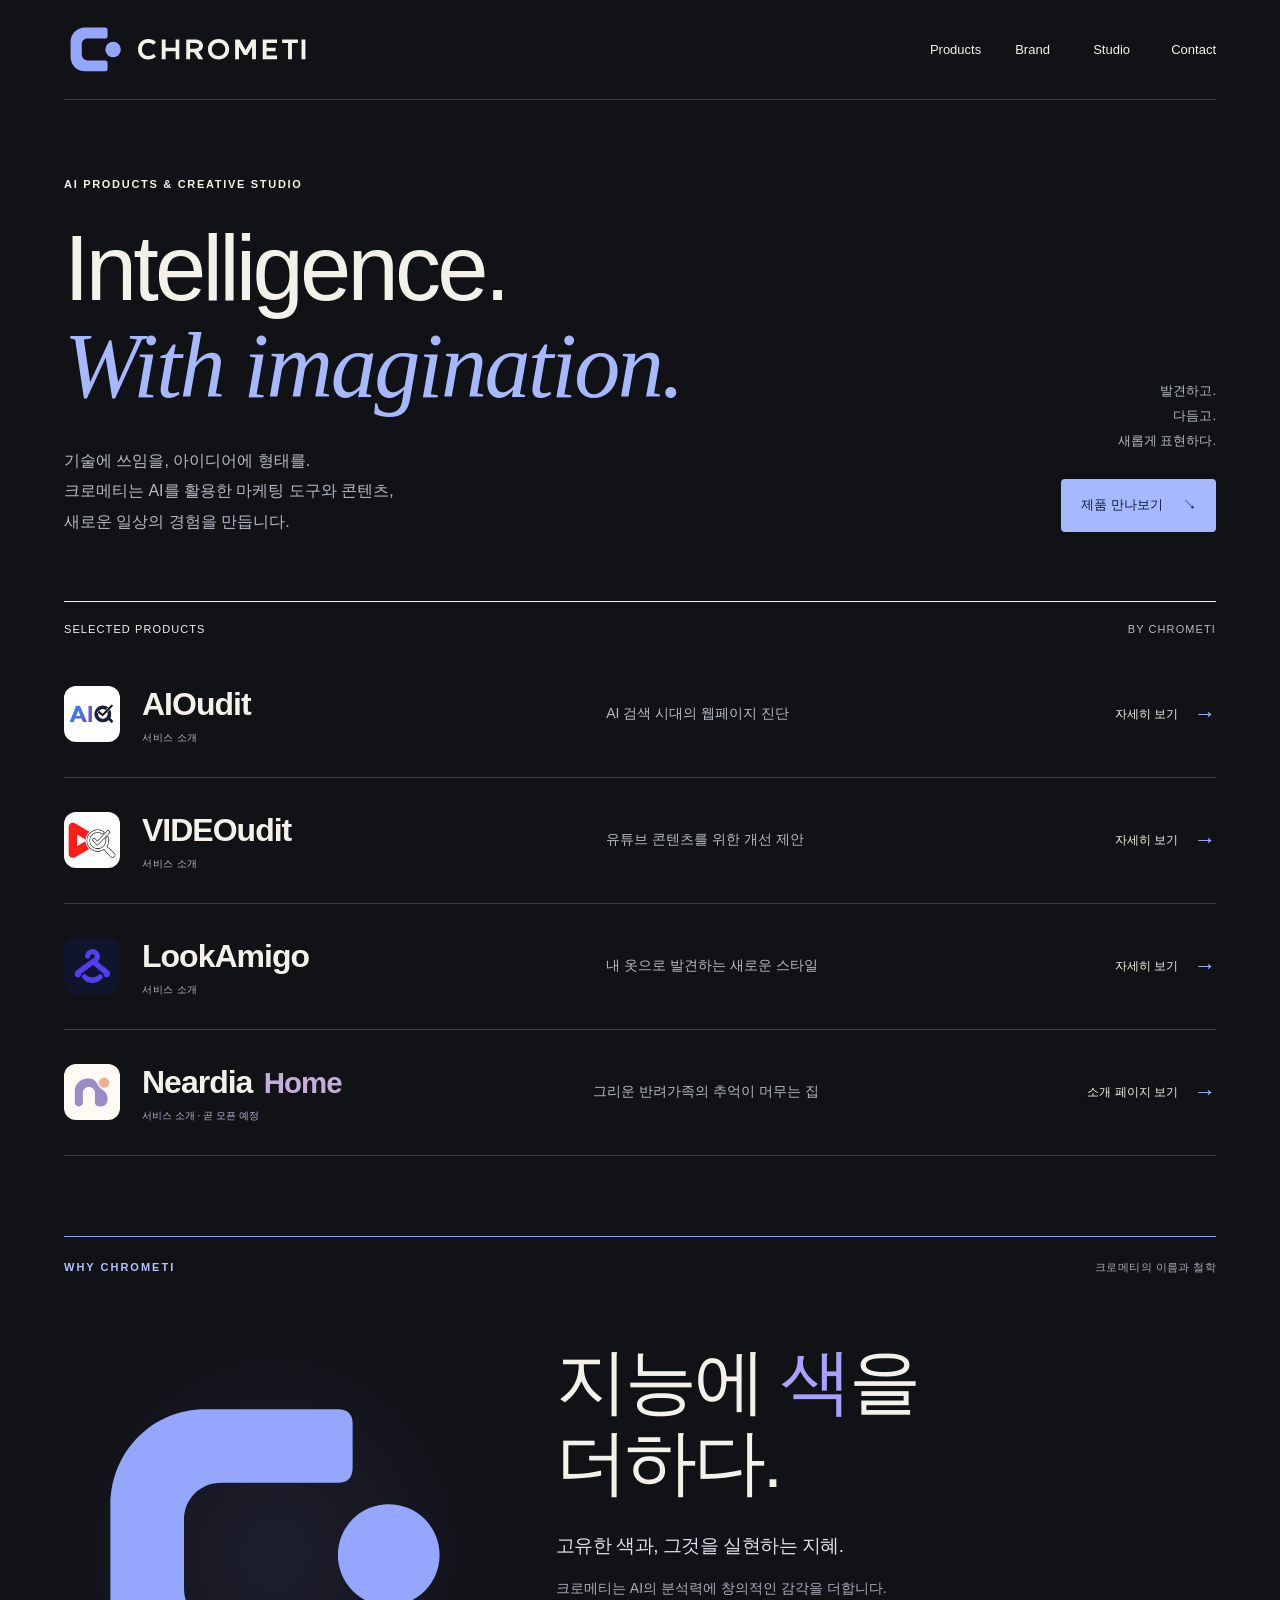
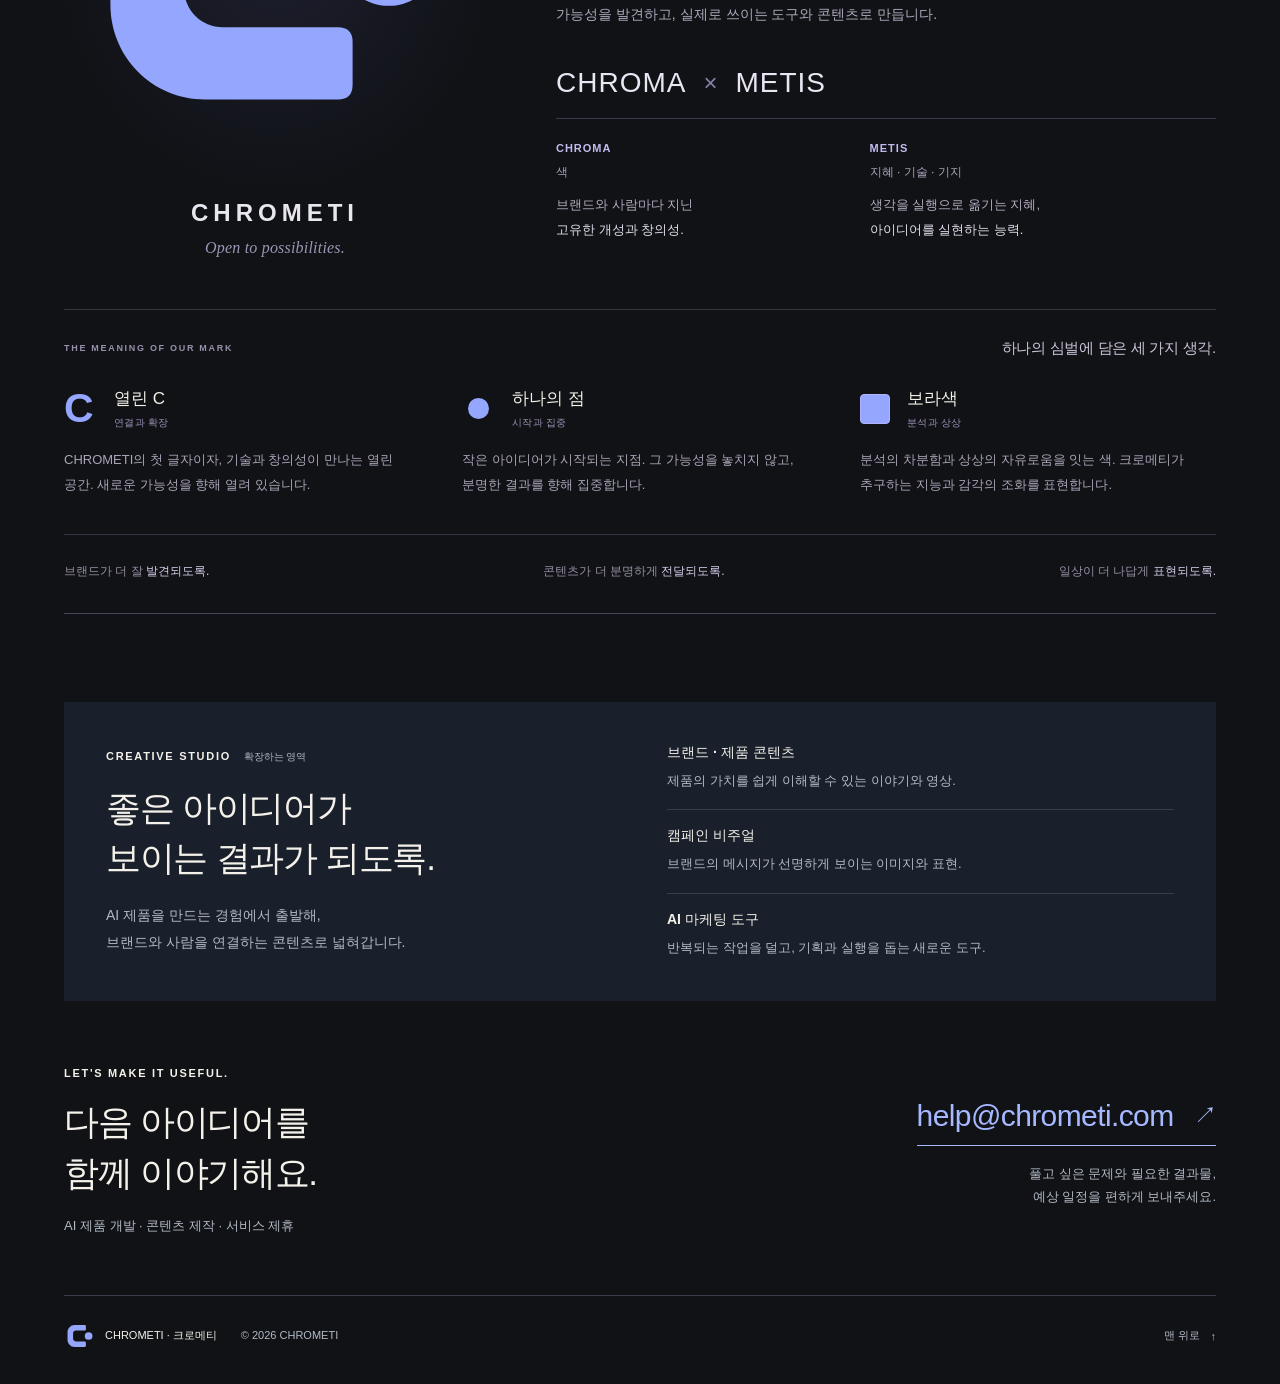
==== index.html @ 360485a3 "Add Neardia brand assets and logo story" ====
<!doctype html>
<html lang="ko">
<head>
  <meta charset="utf-8">
  <meta name="viewport" content="width=device-width, initial-scale=1">
  <meta name="theme-color" content="#101216">
  <meta name="description" content="크로메티는 AI를 활용한 마케팅 도구와 콘텐츠, 새로운 일상의 경험을 만듭니다. AIOudit, VIDEOudit, LookAmigo와 오픈 준비 중인 Neardia Home을 만나보세요.">
  <meta property="og:type" content="website">
  <meta property="og:locale" content="ko_KR">
  <meta property="og:site_name" content="CHROMETI · 크로메티">
  <meta property="og:title" content="CHROMETI · Intelligence. With imagination.">
  <meta property="og:description" content="기술에 쓰임을, 아이디어에 형태를. AI Products & Creative Studio.">
  <meta property="og:url" content="https://chrometi.com/">
  <meta name="twitter:card" content="summary">
  <title>CHROMETI · 크로메티 — AI Products & Creative Studio</title>
  <link rel="icon" href="./favicon.ico?v=chrometi-1" sizes="16x16 32x32 48x48 64x64">
  <link rel="icon" type="image/png" sizes="32x32" href="./favicon-32x32.png?v=chrometi-1">
  <link rel="icon" type="image/svg+xml" sizes="any" href="./favicon.svg?v=chrometi-1">
  <link rel="apple-touch-icon" sizes="180x180" href="./apple-touch-icon.png?v=chrometi-1">
  <link rel="manifest" href="./site.webmanifest?v=chrometi-1">
  <link rel="stylesheet" href="./styles.css?v=services-2">
  <link rel="stylesheet" href="./brand-story.css?v=1">
  <script src="./site.js?v=services-1" defer></script>
</head>
<body>
  <a class="skip-link" href="#main">본문으로 이동</a>
  <div class="page" id="top" tabindex="-1">
    <header class="header">
      <a class="wordmark" href="#top" aria-label="크로메티 맨 위로"><img src="./assets/chrometi-logo-on-dark.svg" alt="CHROMETI" width="1213" height="282" fetchpriority="high"></a>
      <nav class="nav" aria-label="주 메뉴">
        <a href="#products">Products</a><a href="#brand-story">Brand</a><a href="#studio">Studio</a><a href="#contact">Contact</a>
      </nav>
    </header>
    <main id="main" tabindex="-1">
      <section class="hero" aria-labelledby="hero-heading">
        <div class="hero-main">
          <p class="eyebrow">AI Products &amp; Creative Studio</p>
          <h1 id="hero-heading">Intelligence.<br><em>With imagination.</em></h1>
          <p class="lead">기술에 쓰임을, 아이디어에 형태를.<br>크로메티는 AI를 활용한 마케팅 도구와 콘텐츠,<br class="desktop-break"> 새로운 일상의 경험을 만듭니다.</p>
        </div>
        <div class="hero-side">
          <p>발견하고.<br>다듬고.<br>새롭게 표현하다.</p>
          <a href="#products" class="button">제품 만나보기 <span aria-hidden="true">↘</span></a>
        </div>
      </section>

      <section class="products" id="products" aria-labelledby="products-heading" tabindex="-1">
        <div class="section-label"><h2 id="products-heading">Selected products</h2><span>By Chrometi</span></div>
        <a class="product-entry" href="./services/aioaudit.html" aria-label="AIOudit 서비스 소개 보기">
          <img src="./assets/aioaudit.png" alt="" width="56" height="56" class="product-entry-icon">
          <div class="product-entry-name"><h3>AIOudit</h3><span>서비스 소개</span></div>
          <p>AI 검색 시대의 웹페이지 진단</p>
          <span class="product-entry-action">자세히 보기 <span aria-hidden="true">→</span></span>
        </a>
        <a class="product-entry" href="./services/videoudit.html" aria-label="VIDEOudit 서비스 소개 보기">
          <img src="./assets/videoudit.png" alt="" width="56" height="56" class="product-entry-icon">
          <div class="product-entry-name"><h3>VIDEOudit</h3><span>서비스 소개</span></div>
          <p>유튜브 콘텐츠를 위한 개선 제안</p>
          <span class="product-entry-action">자세히 보기 <span aria-hidden="true">→</span></span>
        </a>
        <a class="product-entry" href="./services/lookamigo.html" aria-label="LookAmigo 서비스 소개 보기">
          <img src="./assets/lookamigo.png" alt="" width="56" height="56" class="product-entry-icon">
          <div class="product-entry-name"><h3>LookAmigo</h3><span>서비스 소개</span></div>
          <p>내 옷으로 발견하는 새로운 스타일</p>
          <span class="product-entry-action">자세히 보기 <span aria-hidden="true">→</span></span>
        </a>
        <a class="product-entry product-entry-neardia" href="./services/neardia.html" aria-label="Neardia Home 소개 페이지 보기 · 곧 오픈 예정">
          <img src="./assets/neardia/brand/vector/neardia-symbol.svg" alt="" width="56" height="56" class="product-entry-icon product-entry-neardia-icon">
          <div class="product-entry-name"><h3>Neardia <span>Home</span></h3><span class="product-coming-soon">서비스 소개 · 곧 오픈 예정</span></div>
          <p>그리운 반려가족의 추억이 머무는 집</p>
          <span class="product-entry-action">소개 페이지 보기 <span aria-hidden="true">→</span></span>
        </a>
      </section>

      <section class="brand-story" id="brand-story" aria-labelledby="brand-story-heading" tabindex="-1">
        <div class="brand-story-label"><p class="eyebrow">Why Chrometi</p><span>크로메티의 이름과 철학</span></div>
        <div class="brand-story-main">
          <figure class="brand-story-symbol">
            <div class="brand-symbol-field"><img src="./assets/chrometi-symbol.svg" alt="열린 C와 하나의 점으로 이루어진 보라색 CHROMETI 심벌" width="512" height="512" loading="lazy"></div>
            <figcaption><span>CHROMETI</span><small>Open to possibilities.</small></figcaption>
          </figure>
          <div class="brand-story-copy">
            <h2 id="brand-story-heading">지능에 <em>색</em>을<br>더하다.</h2>
            <p class="brand-story-promise">고유한 색과, 그것을 실현하는 지혜.</p>
            <p class="brand-story-intro">크로메티는 AI의 분석력에 창의적인 감각을 더합니다. <br>가능성을 발견하고, 실제로 쓰이는 도구와 콘텐츠로 만듭니다.</p>
            <p class="brand-name-formula" aria-label="크로마와 메티스"><span>CHROMA</span><b aria-hidden="true">×</b><span>METIS</span></p>
            <dl class="brand-name-meanings">
              <div><dt>CHROMA <span>색</span></dt><dd>브랜드와 사람마다 지닌 <br><strong>고유한 개성과 창의성.</strong></dd></div>
              <div><dt>METIS <span>지혜 · 기술 · 기지</span></dt><dd>생각을 실행으로 옮기는 지혜, <br><strong>아이디어를 실현하는 능력.</strong></dd></div>
            </dl>
          </div>
        </div>
        <div class="brand-logo-story">
          <div class="brand-logo-story-heading"><p class="eyebrow">The meaning of our mark</p><h3>하나의 심벌에 담은 세 가지 생각.</h3></div>
          <dl class="brand-symbol-meanings">
            <div><dt><span class="brand-mark-c" aria-hidden="true">C</span><span>열린 C<small>연결과 확장</small></span></dt><dd>CHROMETI의 첫 글자이자, 기술과 창의성이 만나는 열린 공간. 새로운 가능성을 향해 열려 있습니다.</dd></div>
            <div><dt><span class="brand-mark-dot" aria-hidden="true"></span><span>하나의 점<small>시작과 집중</small></span></dt><dd>작은 아이디어가 시작되는 지점. 그 가능성을 놓치지 않고, 분명한 결과를 향해 집중합니다.</dd></div>
            <div><dt><span class="brand-mark-color" aria-hidden="true"></span><span>보라색<small>분석과 상상</small></span></dt><dd>분석의 차분함과 상상의 자유로움을 잇는 색. 크로메티가 추구하는 지능과 감각의 조화를 표현합니다.</dd></div>
          </dl>
        </div>
        <div class="brand-story-purpose"><p>브랜드가 더 잘 <em>발견되도록.</em></p><p>콘텐츠가 더 분명하게 <em>전달되도록.</em></p><p>일상이 더 나답게 <em>표현되도록.</em></p></div>
      </section>

      <section class="studio" id="studio" aria-labelledby="studio-heading" tabindex="-1">
        <div class="studio-intro">
          <p class="eyebrow">Creative Studio <span class="next-label">확장하는 영역</span></p>
          <h2 id="studio-heading">좋은 아이디어가<br>보이는 결과가 되도록.</h2>
          <p>AI 제품을 만드는 경험에서 출발해,<br>브랜드와 사람을 연결하는 콘텐츠로 넓혀갑니다.</p>
        </div>
        <dl class="studio-work">
          <div><dt>브랜드 · 제품 콘텐츠</dt><dd>제품의 가치를 쉽게 이해할 수 있는 이야기와 영상.</dd></div>
          <div><dt>캠페인 비주얼</dt><dd>브랜드의 메시지가 선명하게 보이는 이미지와 표현.</dd></div>
          <div><dt>AI 마케팅 도구</dt><dd>반복되는 작업을 덜고, 기획과 실행을 돕는 새로운 도구.</dd></div>
        </dl>
      </section>

      <section class="contact" id="contact" aria-labelledby="contact-heading" tabindex="-1">
        <div><p class="eyebrow">Let's make it useful.</p><h2 id="contact-heading">다음 아이디어를<br>함께 이야기해요.</h2><p>AI 제품 개발 · 콘텐츠 제작 · 서비스 제휴</p></div>
        <div class="contact-action"><a class="email-link" href="mailto:help@chrometi.com" target="_blank" rel="noopener noreferrer">help@chrometi.com <span aria-hidden="true">↗</span></a><p>풀고 싶은 문제와 필요한 결과물,<br>예상 일정을 편하게 보내주세요.</p></div>
      </section>
    </main>
    <footer class="footer"><div><span class="footer-brand"><img src="./assets/chrometi-symbol.svg" alt="" width="32" height="32">CHROMETI · 크로메티</span><span class="copyright">© 2026 CHROMETI</span></div><a href="#top">맨 위로 <span aria-hidden="true">↑</span></a></footer>
  </div>
</body>
</html>
---- styles.css ----
:root{color-scheme:dark;--bg:#101216;--ink:#f3f1e9;--muted:#b3bac5;--line:#373e49;--accent:#a6b8ff;--accent-ink:#111a33;--surface:#191f2b;font-family:-apple-system,BlinkMacSystemFont,'Apple SD Gothic Neo','Noto Sans KR',sans-serif;background:var(--bg);color:var(--ink);font-synthesis:none;text-rendering:optimizeLegibility;-webkit-font-smoothing:antialiased}
*{box-sizing:border-box}
html,body{margin:0;padding:0}
body{min-width:280px}
button,a,summary{-webkit-tap-highlight-color:transparent}
a{color:inherit;text-decoration:none}
a,summary{touch-action:manipulation}
button,summary{font:inherit}
summary,a{cursor:pointer}
p,h1,h2,h3,ul,dl,dd{margin:0}
img{max-width:100%;display:block}
:focus-visible{outline:2px solid var(--accent);outline-offset:6px}
[tabindex='-1']:focus{outline:none}
[id]{scroll-margin-top:28px}
.skip-link{position:absolute;top:-80px;left:20px;padding:14px 20px;background:var(--accent);color:var(--accent-ink);z-index:10}
.skip-link:focus{top:12px}
.page{max-width:1280px;margin:auto;padding:0 64px}
.header{display:flex;align-items:center;justify-content:space-between;gap:28px;min-height:100px;border-bottom:1px solid var(--line)}
.wordmark{display:inline-flex;align-items:center;flex-shrink:0;min-height:48px;padding:8px 0}
.wordmark img{width:248px;height:auto}
.nav{display:flex;align-items:center;gap:34px;font-size:13px;font-weight:500}
.nav a{display:inline-flex;align-items:center;min-height:48px;min-width:44px}
.nav a:hover,.footer a:hover{color:var(--accent)}
.hero{padding:76px 0 64px;display:grid;grid-template-columns:minmax(0,1fr) 175px;gap:30px;align-items:end}
.eyebrow{font-size:11px;font-weight:650;line-height:1.6;letter-spacing:1.7px;text-transform:uppercase}
.hero h1{font-size:clamp(46px,7.2vw,94px);line-height:1.06;font-weight:500;letter-spacing:-3.8px;margin:26px 0 30px;white-space:nowrap}
.hero h1 em{font-family:Georgia,'Times New Roman',serif;font-weight:400;letter-spacing:-2.5px;color:var(--accent)}
.lead{font-size:16px;line-height:1.9;color:var(--muted);word-break:keep-all}
.hero-side{text-align:right;font-size:13px;line-height:1.9;color:var(--muted);padding-bottom:5px}
.button{display:inline-flex;align-items:center;justify-content:center;gap:20px;min-height:52px;padding:14px 20px;margin-top:26px;border-radius:4px;background:var(--accent);color:var(--accent-ink);font-size:13px;font-weight:600}
.button:hover{background:#c3ceff}
.section-label{border-top:1px solid var(--ink);display:flex;justify-content:space-between;gap:20px;padding:20px 0 14px}
.section-label h2,.section-label>span{font-size:11px;font-weight:500;line-height:1.4;letter-spacing:1.1px;text-transform:uppercase}
.section-label>span{color:var(--muted)}
.product{border-bottom:1px solid var(--line)}
.product summary{list-style:none;display:grid;grid-template-columns:52px minmax(0,1fr) minmax(0,1.05fr) 28px;gap:20px;align-items:center;padding:30px 0}
.product summary::-webkit-details-marker{display:none}
.brand-icon{width:52px;height:52px;object-fit:contain;border-radius:12px}
.product h3{font-size:34px;font-weight:550;line-height:1.2;letter-spacing:-1.3px}
.product-description{font-size:14px;line-height:1.7;color:var(--muted);word-break:keep-all}
.toggle-icon{font-size:26px;line-height:1;text-align:center;font-weight:400}
.toggle-icon::before{content:'+'}
.product[open] .toggle-icon::before{content:'−'}
.product[open] summary h3,.product[open] .toggle-icon,.product summary:hover h3{color:var(--accent)}
.product-detail{display:grid;grid-template-columns:minmax(0,1fr) minmax(0,1.05fr);gap:26px;padding:0 48px 30px 72px}
.product-promise{font-size:19px;font-weight:500;line-height:1.65;word-break:keep-all}
.product-detail>div>p{font-size:14px;line-height:1.9;color:var(--muted);word-break:keep-all}
.tags{list-style:none;padding:0;display:flex;gap:8px 20px;flex-wrap:wrap;color:var(--accent);font-size:12px;line-height:1.5;margin-top:15px}
.app-link{display:inline-flex;align-items:center;gap:9px;min-height:48px;margin-top:15px;font-size:13px;font-weight:600}
.app-link small{font-size:11px;font-weight:400;color:var(--muted);margin-left:4px}
.app-link:hover{color:var(--accent)}
.studio{display:grid;grid-template-columns:minmax(0,1fr) minmax(0,1fr);gap:54px;align-items:center;background:var(--surface);padding:42px;margin:54px 0 0}
.next-label{display:inline-block;font-size:10px;letter-spacing:0;font-weight:400;color:var(--muted);margin-left:8px}
.studio h2,.contact h2{font-size:35px;font-weight:500;line-height:1.45;letter-spacing:-1.3px;margin:17px 0 18px;word-break:keep-all}
.studio-intro>p:last-child{font-size:14px;line-height:1.9;color:var(--muted);word-break:keep-all}
.studio-work>div{padding:17px 0;border-bottom:1px solid var(--line)}
.studio-work>div:first-child{padding-top:0}
.studio-work>div:last-child{padding-bottom:0;border-bottom:0}
.studio-work dt{font-size:14px;font-weight:600;margin-bottom:7px}
.studio-work dd{font-size:13px;line-height:1.8;color:var(--muted);word-break:keep-all}
.contact{display:grid;grid-template-columns:minmax(0,1fr) minmax(0,1fr);align-items:center;gap:50px;padding:64px 0 57px}
.contact>div>p:last-child{font-size:13px;color:var(--muted);line-height:1.8}
.contact h2{margin:14px 0 16px}
.contact-action{text-align:right}
.email-link{display:inline-flex;align-items:center;gap:20px;min-height:52px;font-size:clamp(20px,2.5vw,30px);font-weight:500;letter-spacing:-.6px;border-bottom:1px solid var(--accent);color:var(--accent);padding-bottom:8px;margin-bottom:16px}
.email-link span{font-size:23px}
.email-link:hover{color:var(--ink);border-color:var(--ink)}
.contact-action>p{font-size:13px;color:var(--muted);line-height:1.8}
.office{margin-top:23px;font-size:12px;line-height:1.9;font-style:normal;color:var(--muted);word-break:keep-all}
.office span{display:block;color:var(--ink);font-size:11px;letter-spacing:1px;margin-bottom:3px}
.footer{border-top:1px solid var(--line);display:flex;justify-content:space-between;align-items:center;gap:20px;padding:18px 0 26px;font-size:11px;color:var(--muted)}
.footer>div{display:flex;align-items:center;gap:24px;flex-wrap:wrap;line-height:1.6}
.footer-brand{display:inline-flex;align-items:center;gap:9px;color:var(--ink)}
.footer-brand img{width:32px;height:32px;flex-shrink:0}
.footer a{display:inline-flex;align-items:center;gap:10px;min-height:44px;white-space:nowrap}
@media(min-width:1440px){.hero{padding-top:88px;padding-bottom:76px}}
@media(max-width:1000px){.page{padding:0 38px}.hero{grid-template-columns:minmax(0,1fr) 145px;gap:20px;padding-top:58px}.hero h1{font-size:7.2vw;letter-spacing:-2.8px}.hero h1 em{letter-spacing:-2px}.lead{font-size:15px}.product summary{gap:16px;grid-template-columns:48px minmax(0,1fr) minmax(0,1fr) 26px}.brand-icon{width:48px;height:48px}.product h3{font-size:30px}.product-description{font-size:13px}.product-detail{padding-left:64px;padding-right:42px;gap:20px}.product-promise{font-size:17px}.studio{padding:32px;gap:30px}.studio h2,.contact h2{font-size:30px}}
@media(max-width:700px){.page{padding:0 24px}.header{min-height:108px;align-items:flex-start;flex-direction:column;justify-content:center;gap:0;padding:15px 0 6px}.wordmark{padding:0}.wordmark img{width:220px}.nav{font-size:12px;gap:28px}.nav a{min-height:46px}.hero{grid-template-columns:minmax(0,1fr);padding:36px 0 38px;gap:25px}.hero h1{font-size:clamp(36px,11.5vw,76px);letter-spacing:-2.2px;line-height:1.08;margin:23px 0 26px}.hero h1 em{letter-spacing:-1.6px}.lead{font-size:14px}.hero-side{display:flex;justify-content:space-between;align-items:center;gap:18px;text-align:left;padding:0;font-size:12px}.button{margin:0;min-height:52px;font-size:12px;padding:13px 17px;gap:16px}.product summary{grid-template-columns:46px minmax(0,1fr) 25px;gap:7px 14px;padding:26px 0}.brand-icon{grid-column:1;grid-row:1/3;align-self:start;width:46px;height:46px;border-radius:11px}.product h3{grid-column:2;grid-row:1;font-size:30px;letter-spacing:-1.1px}.product-description{grid-column:2;grid-row:2;font-size:12px}.toggle-icon{grid-column:3;grid-row:1/3;font-size:24px}.product-detail{grid-template-columns:minmax(0,1fr);gap:12px;padding:0 0 25px 60px}.product-promise{font-size:17px}.product-promise br{display:none}.product-detail>div>p{font-size:13px}.tags{font-size:11px;gap:8px 15px}.app-link{font-size:12px;margin-top:10px}.studio{grid-template-columns:minmax(0,1fr);gap:28px;margin-top:34px;padding:28px 24px}.studio h2{font-size:29px}.studio-intro>p:last-child{font-size:13px}.studio-work>div{padding:16px 0}.contact{grid-template-columns:minmax(0,1fr);gap:22px;padding:45px 0 36px}.contact h2{font-size:30px;margin:13px 0}.contact-action{text-align:left}.email-link{font-size:24px;gap:25px;margin-bottom:12px}.footer>div{align-items:flex-start;flex-direction:column;gap:4px}.footer{padding:16px 0 22px}.desktop-break{display:none}}
@media(max-width:360px){.page{padding:0 18px}.hero h1{font-size:11.3vw;letter-spacing:-1.7px}.hero h1 em{letter-spacing:-1.1px}.eyebrow{font-size:10px;letter-spacing:1.2px}.product summary{grid-template-columns:40px minmax(0,1fr) 22px;gap:7px 12px}.brand-icon{width:40px;height:40px;border-radius:9px}.product h3{font-size:27px}.product-detail{padding-left:0}.section-label h2,.section-label>span{font-size:10px;letter-spacing:.7px}.studio{padding:25px 20px}.studio h2,.contact h2{font-size:27px}.next-label{font-size:10px;margin-left:5px}.email-link{font-size:22px}}
@media(prefers-reduced-motion:reduce){*{scroll-behavior:auto!important}}
@media print{.page{padding:0;max-width:none}.nav,.hero-side,.app-link,.footer a{display:none}.product-detail{display:grid!important}.hero{padding:28px 0}.studio{margin-top:28px}.contact{padding:28px 0}}

.product-entry{display:grid;grid-template-columns:56px minmax(0,1fr) minmax(0,1.1fr) auto;align-items:center;gap:22px;padding:32px 0;border-bottom:1px solid var(--line)}
.product-entry-icon{width:56px;height:56px;object-fit:contain;border-radius:12px}
.product-entry-name h3{font-size:32px;font-weight:550;line-height:1.25;letter-spacing:-1px}
.product-entry-name>span{display:block;font-size:10px;line-height:1.5;color:var(--muted);margin-top:6px;letter-spacing:.5px}
.product-entry>p{font-size:14px;line-height:1.8;color:var(--muted);word-break:keep-all}
.product-entry-action{display:inline-flex;align-items:center;gap:16px;font-size:12px;white-space:nowrap}
.product-entry-action>span{font-size:22px;color:var(--accent)}
.product-entry:hover h3,.product-entry:focus-visible h3{color:var(--accent)}
@media(max-width:1000px){.product-entry{grid-template-columns:50px minmax(0,1fr) minmax(0,1fr) auto;gap:17px}.product-entry-icon{width:50px;height:50px}.product-entry-name h3{font-size:27px}.product-entry>p{font-size:12px}.product-entry-action{font-size:11px;gap:10px}}
@media(max-width:700px){.product-entry{grid-template-columns:48px minmax(0,1fr) auto;gap:10px 14px;padding:26px 0}.product-entry-icon{width:48px;height:48px;grid-row:1;grid-column:1}.product-entry-name{grid-row:1;grid-column:2/4}.product-entry-name h3{font-size:29px}.product-entry-name>span{font-size:9px;margin-top:4px}.product-entry>p{grid-row:2;grid-column:2/4;font-size:12px}.product-entry-action{grid-row:3;grid-column:2/4;font-size:12px;min-height:32px;justify-content:space-between}.product-entry-action>span{font-size:21px}}
@media(max-width:360px){.product-entry{grid-template-columns:42px minmax(0,1fr) auto;gap:8px 12px}.product-entry-icon{width:42px;height:42px}.product-entry-name h3{font-size:26px}}

.product-entry-neardia-icon{background:#fffaf4;padding:7px}
.product-entry-neardia .product-entry-name h3>span{font:inherit;font-size:.92em;color:#c3afd9;margin-left:.12em}
.product-entry-neardia .product-entry-name>.product-coming-soon{color:#c3afd9;letter-spacing:0}
.product-entry-neardia:hover .product-entry-name h3,.product-entry-neardia:focus-visible .product-entry-name h3{color:#d5c3e7}
---- brand-story.css ----
.brand-story{margin:80px 0 88px;padding:0 0 30px;border-top:1px solid #94a6fe;border-bottom:1px solid #49495d;scroll-margin-top:26px}
.brand-story-label{display:flex;justify-content:space-between;align-items:center;gap:24px;padding-top:22px}
.brand-story-label .eyebrow{font-size:11px;letter-spacing:2px;color:#b3bfff}
.brand-story-label>span{font-size:11px;color:#aaa8b9;letter-spacing:.4px}
.brand-story-main{display:grid;grid-template-columns:.78fr 1.22fr;gap:70px;align-items:center;padding:50px 0 52px}
.brand-story-symbol{margin:0;min-width:0;text-align:center}
.brand-symbol-field{position:relative;isolation:isolate;padding:18px 0;aspect-ratio:1;display:flex;align-items:center;justify-content:center}
.brand-symbol-field::before{content:'';position:absolute;inset:-4%;z-index:-1;background:radial-gradient(ellipse at center,#7771cb21,transparent 69%)}
.brand-symbol-field img{width:100%;height:auto}
.brand-story-symbol figcaption{margin-top:15px}
.brand-story-symbol figcaption>span{font-size:24px;font-weight:550;letter-spacing:5px;color:#e8e6ef}
.brand-story-symbol small{display:block;font-family:Georgia,serif;font-size:16px;font-style:italic;letter-spacing:.2px;color:#9b96b3;margin-top:12px}
.brand-story-copy{min-width:0}
.brand-story h2{font-size:clamp(52px,5.6vw,74px);line-height:1.14;letter-spacing:-3px;font-weight:500;word-break:keep-all}
.brand-story h2 em{font-style:normal;color:#a7a1ff}
.brand-story-promise{font-size:19px;line-height:1.6;letter-spacing:-.5px;margin-top:27px;color:#e1ddeb;word-break:keep-all}
.brand-story-intro{font-size:14px;line-height:1.9;color:#ada9bc;margin-top:13px;word-break:keep-all}
.brand-name-formula{display:flex;align-items:center;gap:17px;margin-top:35px;font-size:28px;letter-spacing:1px;line-height:1.4;color:#e9e6f4}
.brand-name-formula b{font-size:24px;font-weight:400;color:#8881a8}
.brand-name-meanings{display:grid;grid-template-columns:1fr 1.2fr;gap:25px;border-top:1px solid #3c394d;margin-top:16px;padding-top:20px}
.brand-name-meanings dt{font-size:11px;font-weight:600;letter-spacing:1px;color:#c3bbef;line-height:1.7}
.brand-name-meanings dt span{display:block;font-size:12px;letter-spacing:0;font-weight:400;color:#a8a2b8;margin-top:4px}
.brand-name-meanings dd{font-size:13px;line-height:1.9;color:#b3acbf;margin-top:11px;word-break:keep-all}
.brand-name-meanings dd strong{font-weight:450;color:#e3dfed}
.brand-logo-story{border-top:1px solid #383443;padding-top:29px}
.brand-logo-story-heading{display:flex;justify-content:space-between;align-items:center;gap:25px;margin-bottom:26px}
.brand-logo-story-heading .eyebrow{font-size:9px;letter-spacing:1.7px;color:#9791ac}
.brand-logo-story-heading h3{font-size:15px;font-weight:400;letter-spacing:-.3px;color:#ccc6d9}
.brand-symbol-meanings{display:grid;grid-template-columns:repeat(3,minmax(0,1fr));gap:42px}
.brand-symbol-meanings dt{display:flex;align-items:center;gap:17px;min-height:49px;font-size:17px;font-weight:500}
.brand-symbol-meanings dt small{display:block;font-size:10px;font-weight:400;color:#9b91b4;letter-spacing:.3px;margin-top:6px}
.brand-symbol-meanings dd{font-size:13px;line-height:1.9;color:#aaa4b7;margin-top:15px;word-break:keep-all}
.brand-mark-c{font-size:41px;line-height:1;font-weight:650;letter-spacing:-3px;width:33px;color:#94a6fe}
.brand-mark-dot{width:21px;height:21px;border-radius:50%;background:#94a6fe;margin:0 6px;flex-shrink:0}
.brand-mark-color{width:30px;height:30px;border:1px solid #b1b1ff;background:#94a6fe;border-radius:4px;flex-shrink:0}
.brand-story-purpose{display:flex;justify-content:space-between;gap:20px;border-top:1px solid #383443;margin-top:37px;padding-top:26px}
.brand-story-purpose p{font-size:12px;line-height:1.8;color:#9690a5;word-break:keep-all}
.brand-story-purpose em{font-style:normal;color:#d6ceeb}
.brand-story+.studio{margin-top:0}
@media(max-width:1000px){.brand-story-main{grid-template-columns:.75fr 1.25fr;gap:40px;padding:43px 0}.brand-story h2{font-size:59px}.brand-story-promise{font-size:17px}.brand-story-intro{font-size:13px}.brand-story-intro br{display:none}.brand-name-formula{font-size:25px;gap:14px}.brand-name-meanings{gap:20px}.brand-name-meanings dd{font-size:12px}.brand-name-meanings dd br{display:none}.brand-symbol-meanings{gap:28px}.brand-symbol-meanings dd{font-size:12px}.brand-story-purpose{gap:24px}.brand-story-purpose p{font-size:11px}}
@media(max-width:700px){
 .brand-story{margin:49px 0 54px;padding-bottom:26px;scroll-margin-top:21px}.brand-story-label{padding-top:19px;gap:14px}.brand-story-label .eyebrow{font-size:10px;letter-spacing:1.5px}.brand-story-label>span{font-size:10px;letter-spacing:0}.brand-story-main{grid-template-columns:minmax(0,1fr);gap:27px;padding:23px 0 33px}.brand-story-symbol{display:flex;align-items:center;gap:18px;text-align:left}.brand-symbol-field{width:134px;flex-shrink:0;padding:0}.brand-story-symbol figcaption{margin:0}.brand-story-symbol figcaption>span{font-size:19px;letter-spacing:3px}.brand-story-symbol small{font-size:13px;letter-spacing:0;margin-top:8px}.brand-story h2{font-size:clamp(49px,10.5vw,67px);line-height:1.15;letter-spacing:-2.3px}.brand-story-promise{font-size:17px;letter-spacing:-.5px;margin-top:22px}.brand-story-intro{font-size:13px;margin-top:12px;line-height:1.9}.brand-name-formula{font-size:25px;gap:15px;letter-spacing:.6px;margin-top:29px}.brand-name-formula b{font-size:23px}.brand-name-meanings{gap:21px;grid-template-columns:1fr 1fr;margin-top:15px;padding-top:18px}.brand-name-meanings dt{font-size:10px}.brand-name-meanings dt span{font-size:11px}.brand-name-meanings dd{font-size:12px;line-height:1.85;margin-top:10px}.brand-name-meanings dd strong{font-weight:500}.brand-logo-story{padding-top:25px}.brand-logo-story-heading{display:block;margin-bottom:25px}.brand-logo-story-heading .eyebrow{font-size:8px;letter-spacing:1.2px}.brand-logo-story-heading h3{font-size:15px;line-height:1.7;margin-top:10px}.brand-symbol-meanings{grid-template-columns:minmax(0,1fr);gap:26px}.brand-symbol-meanings>div{display:grid;grid-template-columns:110px minmax(0,1fr);gap:18px;align-items:start}.brand-symbol-meanings dt{font-size:14px;gap:11px;min-height:46px}.brand-symbol-meanings dt small{font-size:9px;line-height:1.5;margin-top:4px;white-space:nowrap}.brand-symbol-meanings dd{font-size:12px;line-height:1.85;margin:0}.brand-mark-c{font-size:32px;width:25px;letter-spacing:-2px}.brand-mark-dot{width:16px;height:16px;margin:0 4px}.brand-mark-color{width:24px;height:24px}.brand-story-purpose{display:block;margin-top:29px;padding-top:21px}.brand-story-purpose p{font-size:12px;line-height:2.05}
}
@media(max-width:360px){.brand-story-symbol{gap:10px}.brand-symbol-field{width:116px}.brand-story-symbol figcaption>span{font-size:17px;letter-spacing:2.5px}.brand-story-symbol small{font-size:12px}.brand-story h2{font-size:48px;letter-spacing:-2.2px}.brand-story-promise{font-size:16px}.brand-name-formula{font-size:22px;gap:13px}.brand-name-meanings{gap:16px}.brand-symbol-meanings>div{grid-template-columns:100px minmax(0,1fr);gap:14px}.brand-symbol-meanings dt{gap:9px;font-size:13px}.brand-symbol-meanings dd{font-size:11px}.brand-story-label>span{font-size:9px}}
@media print{.brand-story{margin:40px 0;break-inside:avoid}.brand-symbol-field::before{display:none}}
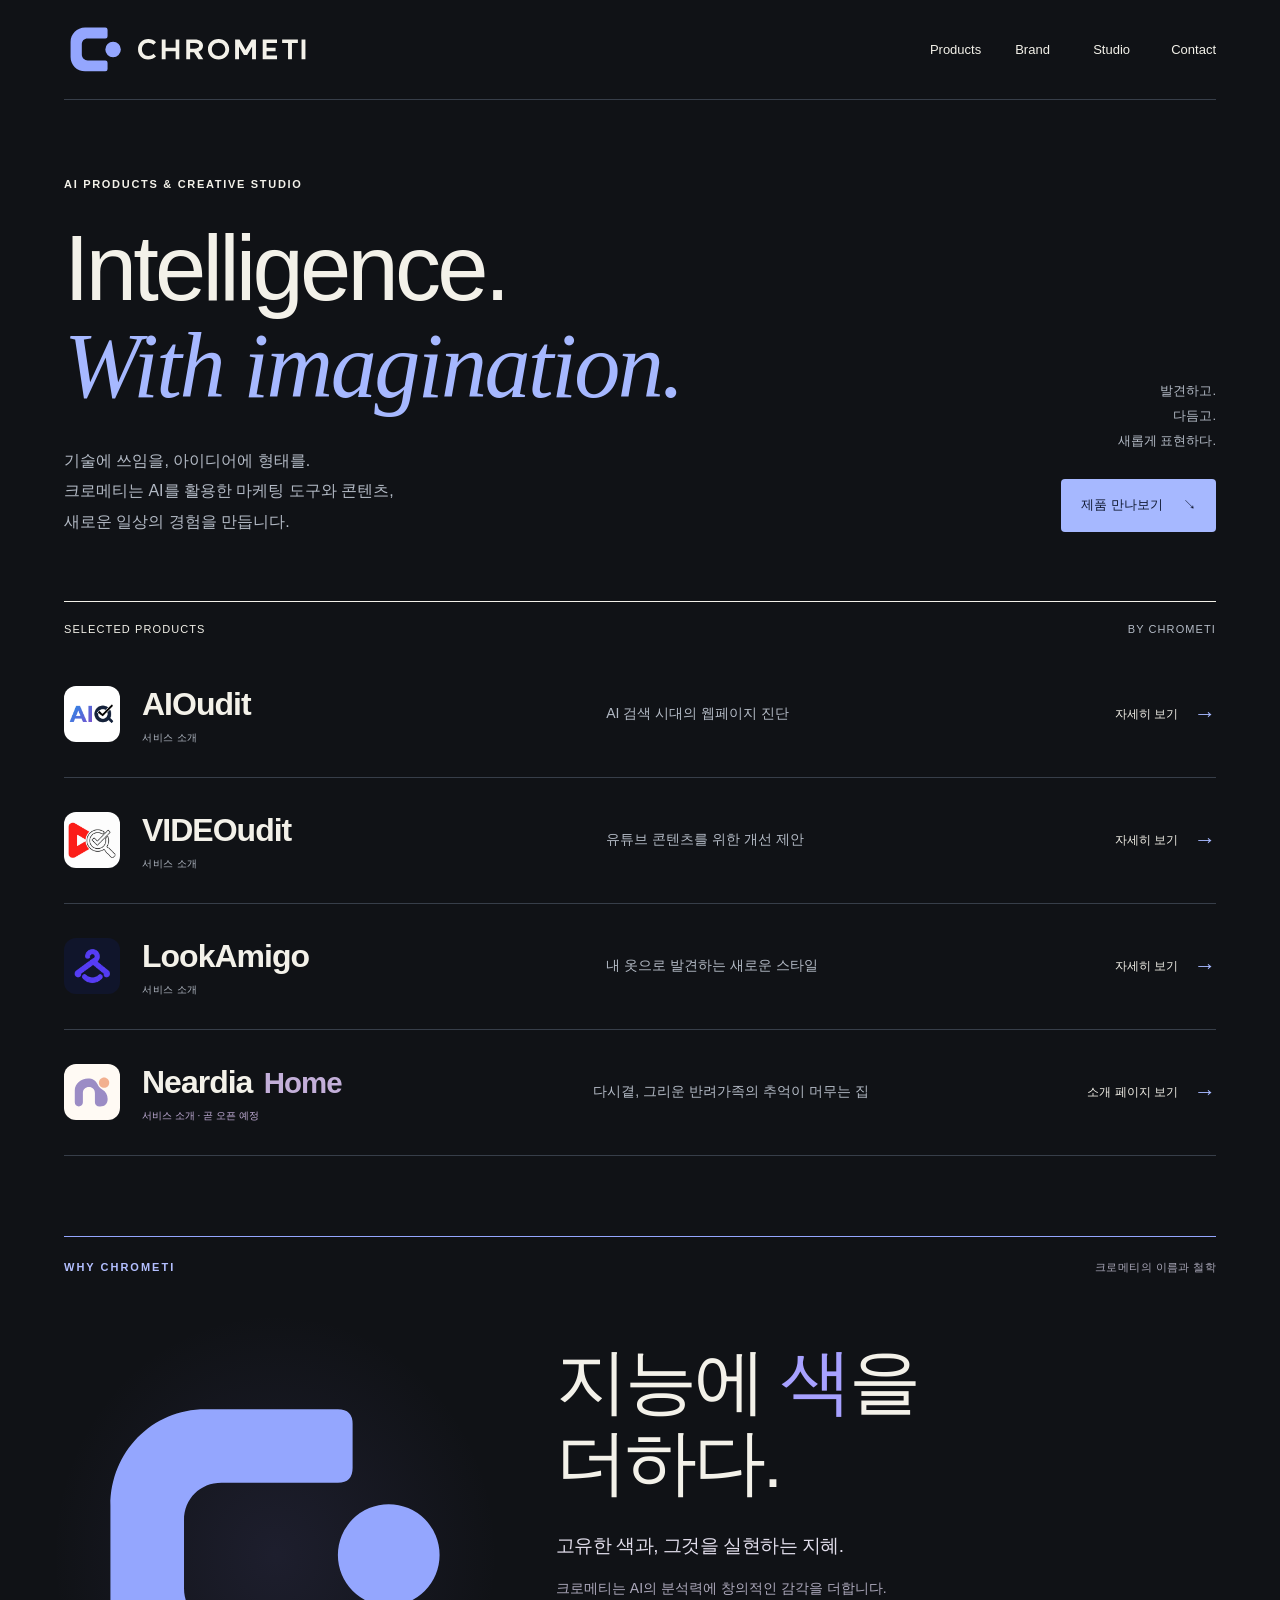
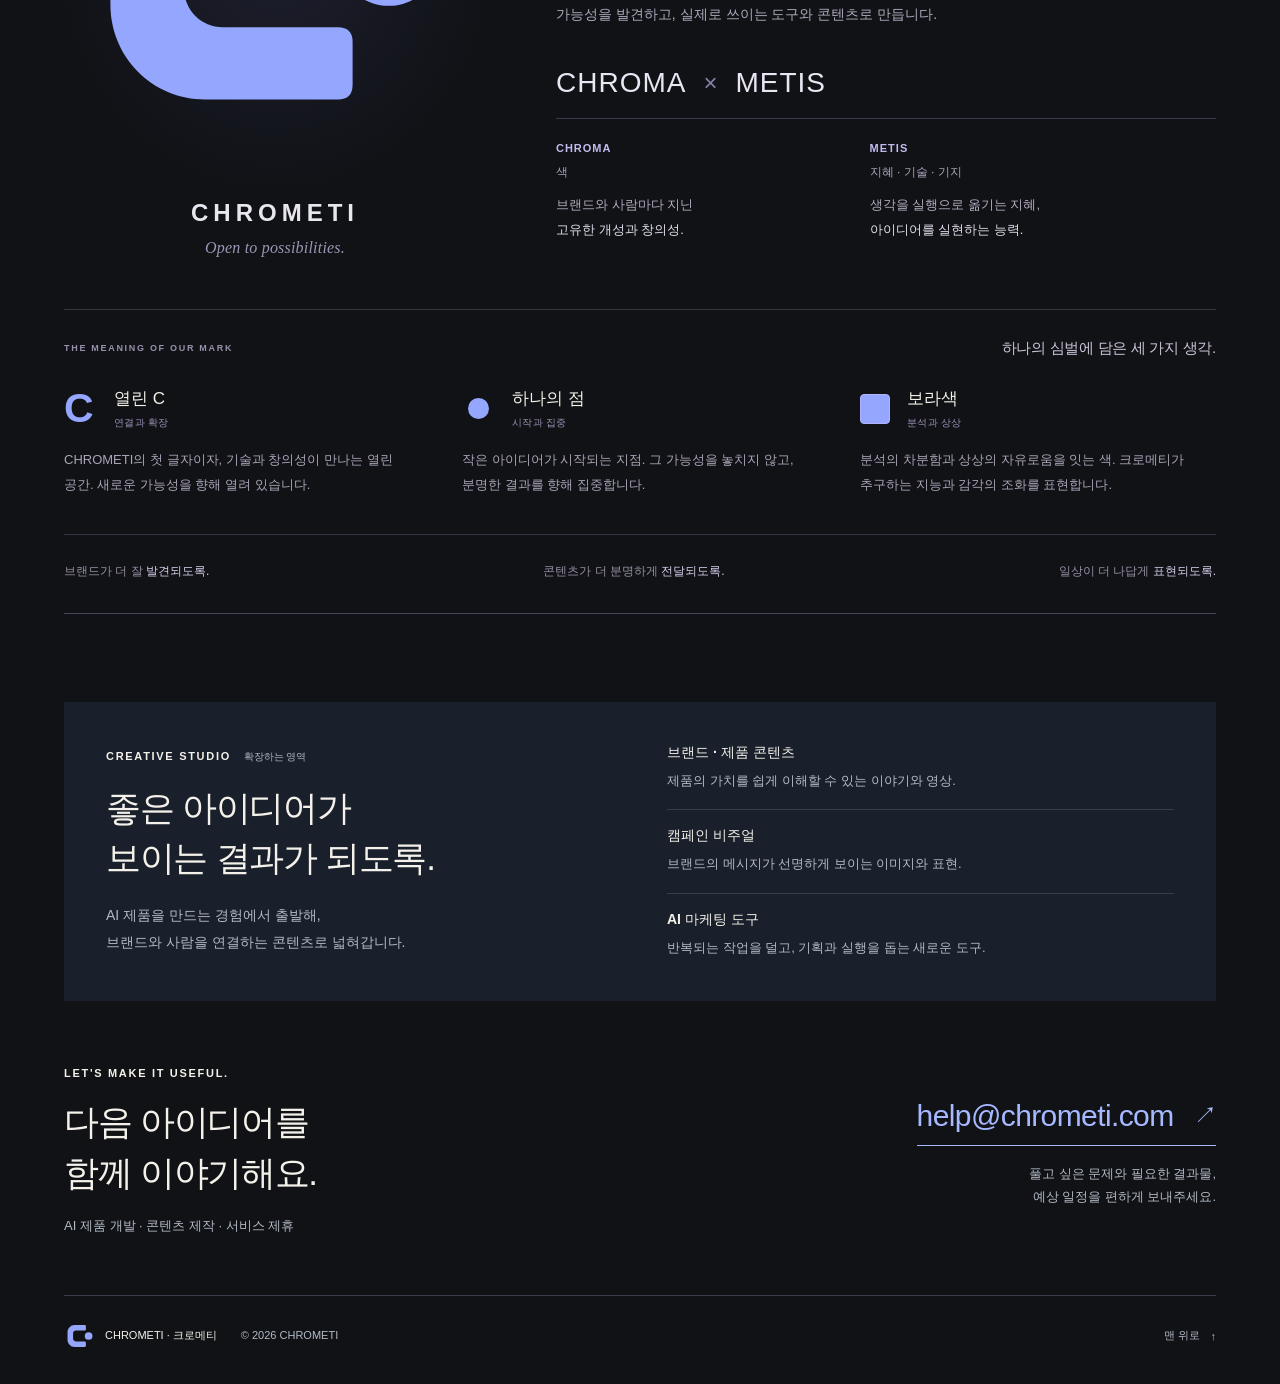
==== commit 2ac67e63: "Explain Neardia naming and introduce Korean name 다시곁" ====
--- a/index.html
+++ b/index.html
@@ -67,7 +67,7 @@
         <a class="product-entry product-entry-neardia" href="./services/neardia.html" aria-label="Neardia Home 소개 페이지 보기 · 곧 오픈 예정">
           <img src="./assets/neardia/brand/vector/neardia-symbol.svg" alt="" width="56" height="56" class="product-entry-icon product-entry-neardia-icon">
           <div class="product-entry-name"><h3>Neardia <span>Home</span></h3><span class="product-coming-soon">서비스 소개 · 곧 오픈 예정</span></div>
-          <p>그리운 반려가족의 추억이 머무는 집</p>
+          <p>다시곁, 그리운 반려가족의 추억이 머무는 집</p>
           <span class="product-entry-action">소개 페이지 보기 <span aria-hidden="true">→</span></span>
         </a>
       </section>
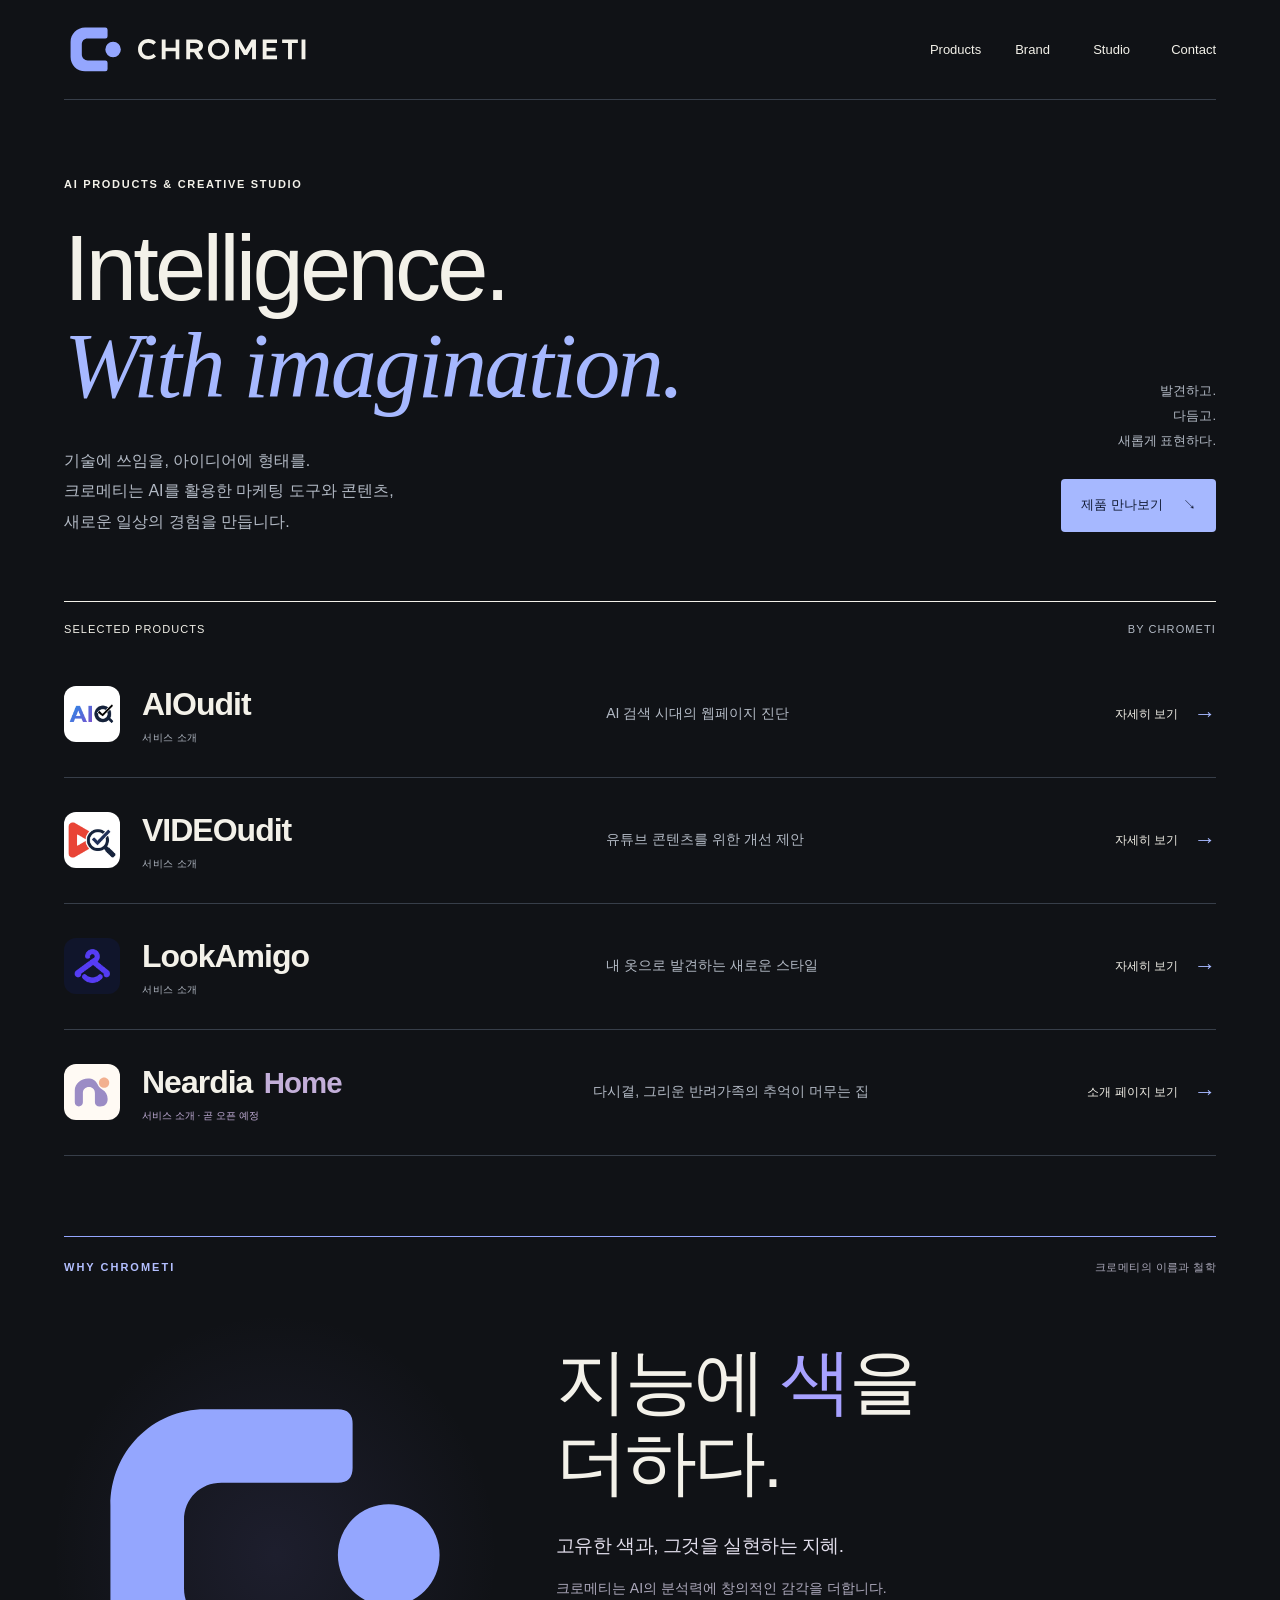
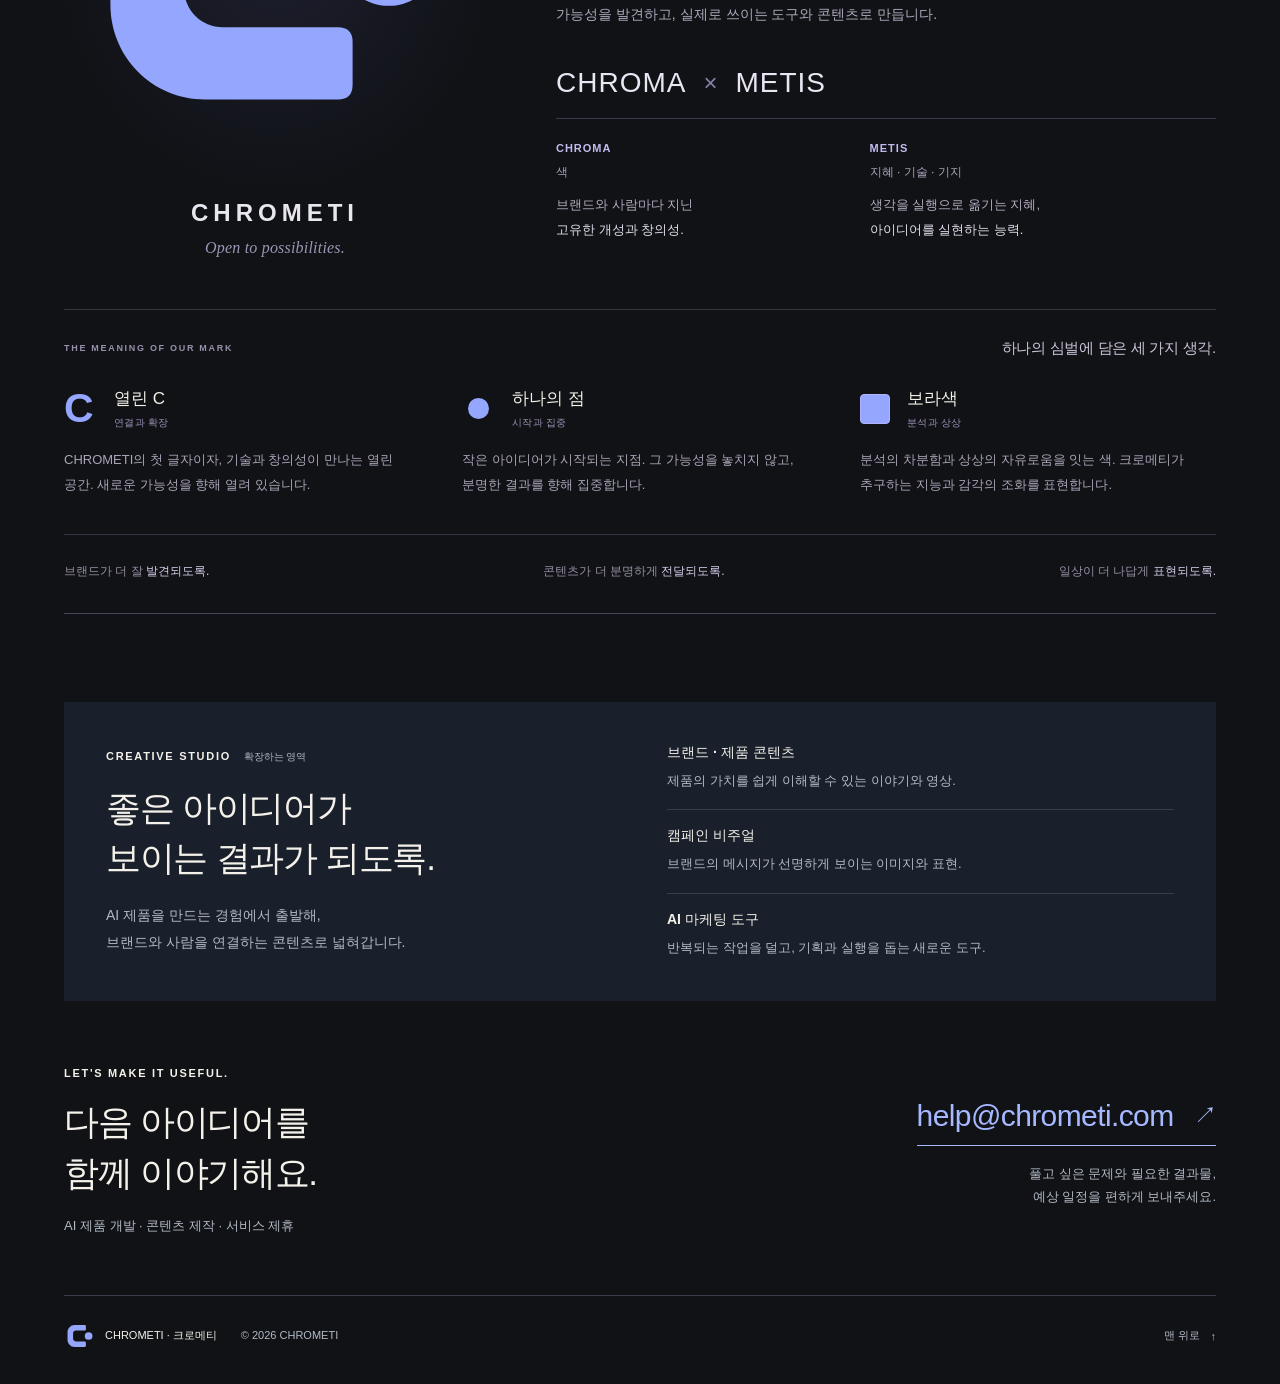
==== commit 8488f5df: "Use current VIDEOudit app icon on home and intro pages Co-Authored-By: Claude Opus 5.5 <noreply@anth" ====
--- a/index.html
+++ b/index.html
@@ -53,7 +53,7 @@
           <span class="product-entry-action">자세히 보기 <span aria-hidden="true">→</span></span>
         </a>
         <a class="product-entry" href="./services/videoudit.html" aria-label="VIDEOudit 서비스 소개 보기">
-          <img src="./assets/videoudit.png" alt="" width="56" height="56" class="product-entry-icon">
+          <img src="./assets/videoudit.png?v=2610" alt="" width="56" height="56" class="product-entry-icon">
           <div class="product-entry-name"><h3>VIDEOudit</h3><span>서비스 소개</span></div>
           <p>유튜브 콘텐츠를 위한 개선 제안</p>
           <span class="product-entry-action">자세히 보기 <span aria-hidden="true">→</span></span>
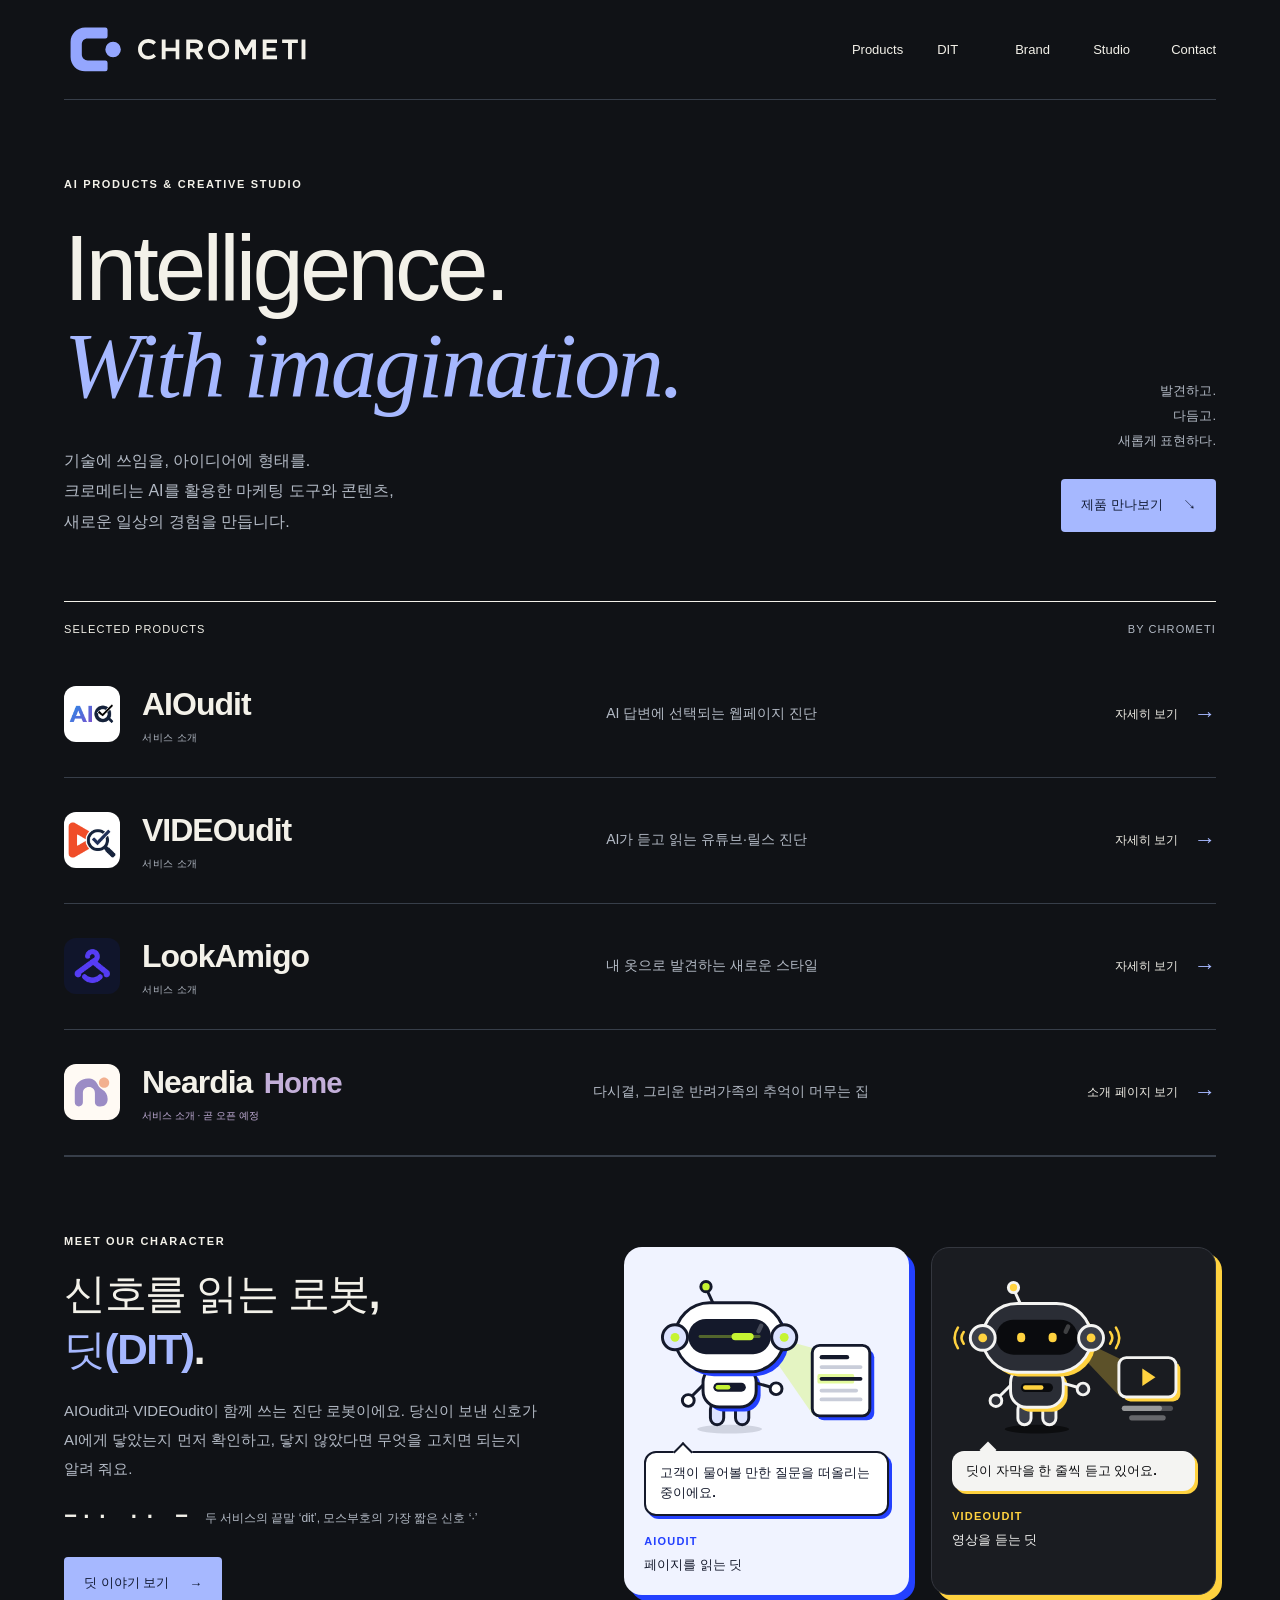
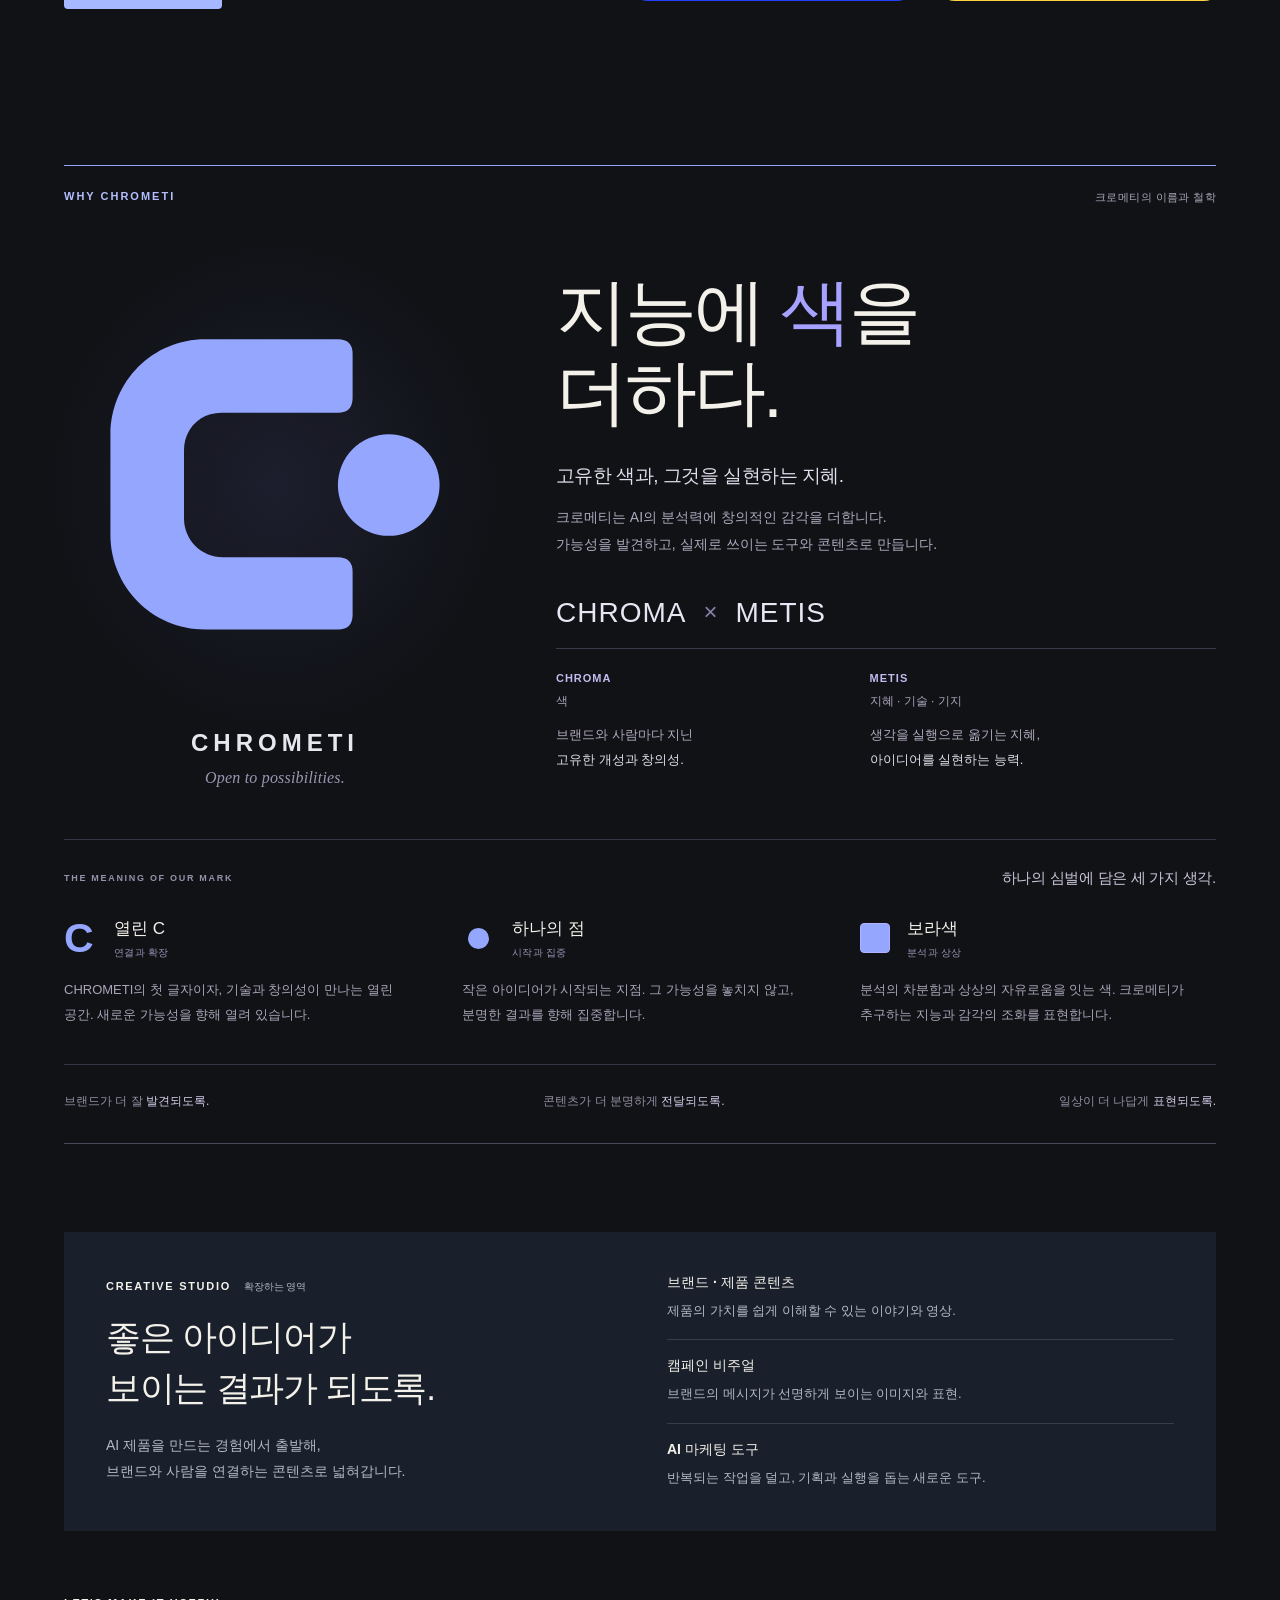
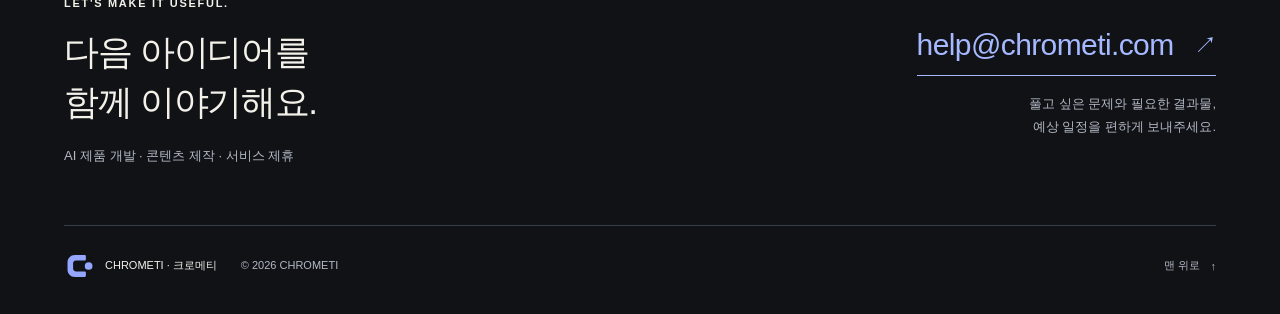
==== commit 905a3438: "AIOudit/VIDEOudit intro pages updated to the current services (URL-only audits, AI observation, pre-" ====
--- a/index.html
+++ b/index.html
@@ -4,7 +4,7 @@
   <meta charset="utf-8">
   <meta name="viewport" content="width=device-width, initial-scale=1">
   <meta name="theme-color" content="#101216">
-  <meta name="description" content="크로메티는 AI를 활용한 마케팅 도구와 콘텐츠, 새로운 일상의 경험을 만듭니다. AIOudit, VIDEOudit, LookAmigo와 오픈 준비 중인 Neardia Home을 만나보세요.">
+  <meta name="description" content="크로메티는 AI를 활용한 마케팅 도구와 콘텐츠, 새로운 일상의 경험을 만듭니다. AIOudit, VIDEOudit과 두 서비스의 진단 로봇 딧(DIT), LookAmigo와 오픈 준비 중인 Neardia Home을 만나보세요.">
   <meta property="og:type" content="website">
   <meta property="og:locale" content="ko_KR">
   <meta property="og:site_name" content="CHROMETI · 크로메티">
@@ -20,6 +20,7 @@
   <link rel="manifest" href="./site.webmanifest?v=chrometi-1">
   <link rel="stylesheet" href="./styles.css?v=services-2">
   <link rel="stylesheet" href="./brand-story.css?v=1">
+  <link rel="stylesheet" href="./dit.css?v=dit-1">
   <script src="./site.js?v=services-1" defer></script>
 </head>
 <body>
@@ -28,7 +29,7 @@
     <header class="header">
       <a class="wordmark" href="#top" aria-label="크로메티 맨 위로"><img src="./assets/chrometi-logo-on-dark.svg" alt="CHROMETI" width="1213" height="282" fetchpriority="high"></a>
       <nav class="nav" aria-label="주 메뉴">
-        <a href="#products">Products</a><a href="#brand-story">Brand</a><a href="#studio">Studio</a><a href="#contact">Contact</a>
+        <a href="#products">Products</a><a href="#dit">DIT</a><a href="#brand-story">Brand</a><a href="#studio">Studio</a><a href="#contact">Contact</a>
       </nav>
     </header>
     <main id="main" tabindex="-1">
@@ -49,13 +50,13 @@
         <a class="product-entry" href="./services/aioaudit.html" aria-label="AIOudit 서비스 소개 보기">
           <img src="./assets/aioaudit.png" alt="" width="56" height="56" class="product-entry-icon">
           <div class="product-entry-name"><h3>AIOudit</h3><span>서비스 소개</span></div>
-          <p>AI 검색 시대의 웹페이지 진단</p>
+          <p>AI 답변에 선택되는 웹페이지 진단</p>
           <span class="product-entry-action">자세히 보기 <span aria-hidden="true">→</span></span>
         </a>
         <a class="product-entry" href="./services/videoudit.html" aria-label="VIDEOudit 서비스 소개 보기">
-          <img src="./assets/videoudit.png?v=2610" alt="" width="56" height="56" class="product-entry-icon">
+          <img src="./assets/videoudit.png?v=2611" alt="" width="56" height="56" class="product-entry-icon">
           <div class="product-entry-name"><h3>VIDEOudit</h3><span>서비스 소개</span></div>
-          <p>유튜브 콘텐츠를 위한 개선 제안</p>
+          <p>AI가 듣고 읽는 유튜브·릴스 진단</p>
           <span class="product-entry-action">자세히 보기 <span aria-hidden="true">→</span></span>
         </a>
         <a class="product-entry" href="./services/lookamigo.html" aria-label="LookAmigo 서비스 소개 보기">
@@ -70,6 +71,20 @@
           <p>다시곁, 그리운 반려가족의 추억이 머무는 집</p>
           <span class="product-entry-action">소개 페이지 보기 <span aria-hidden="true">→</span></span>
         </a>
+      </section>
+
+      <section class="dit-band" id="dit" aria-labelledby="dit-heading" tabindex="-1">
+        <div>
+          <p class="eyebrow">Meet our character</p>
+          <h2 id="dit-heading">신호를 읽는 로봇,<br><em>딧(DIT)</em>.</h2>
+          <p class="dit-band-lead">AIOudit과 VIDEOudit이 함께 쓰는 진단 로봇이에요. 당신이 보낸 신호가 AI에게 닿았는지 먼저 확인하고, 닿지 않았다면 무엇을 고치면 되는지 알려 줘요.</p>
+          <p class="dit-morse" aria-label="모스부호로 쓴 DIT">−·· ·· − <span>두 서비스의 끝말 ‘dit’, 모스부호의 가장 짧은 신호 ‘·’</span></p>
+          <div class="dit-band-actions"><a class="button" href="./services/dit.html">딧 이야기 보기 <span aria-hidden="true">→</span></a></div>
+        </div>
+        <div class="dit-pair">
+          <figure class="dit-card is-aio"><img src="./assets/dit/dit-aio-work.svg" alt="페이지 카드를 비추며 읽는 AIOudit의 딧" width="332" height="226" loading="lazy"><p class="dit-say">고객이 물어볼 만한 질문을 떠올리는 중이에요.</p><figcaption><b>AIOudit</b>페이지를 읽는 딧</figcaption></figure>
+          <figure class="dit-card is-video"><img src="./assets/dit/dit-video-work.svg" alt="영상 카드를 비추며 듣는 VIDEOudit의 딧" width="332" height="226" loading="lazy"><p class="dit-say">딧이 자막을 한 줄씩 듣고 있어요.</p><figcaption><b>VIDEOudit</b>영상을 듣는 딧</figcaption></figure>
+        </div>
       </section>
 
       <section class="brand-story" id="brand-story" aria-labelledby="brand-story-heading" tabindex="-1">
--- a/dit.css
+++ b/dit.css
@@ -0,0 +1,211 @@
+/* DIT (딧) — CHROMETI's audit robot, shared by AIOudit and VIDEOudit (2026-11-04).
+   Used by the home page band, the AIOudit/VIDEOudit intro pages and the DIT story page (services/dit.html).
+   The drawings are SVG files in assets/dit/ that carry their own motion and stop it for reduced-motion visitors. */
+:root{--dit-ink:#14192b;--dit-blue:#2340ff;--dit-lime:#c6f432;--dit-mist:#dce3ff;--dit-wash:#f0f3ff;--dit-yellow:#ffd23f;--dit-graphite:#1a1c21;--dit-paper:#f4f4f2;--dit-vermilion:#f04d29}
+
+/* Product accents on the intro pages: AIOudit blue + lime, VIDEOudit yellow + vermilion (the services' own colours). */
+.service-aioaudit{--product-accent:#c6f432;--product-soft:#dce3ff}
+.service-aioaudit .hero-evidence{background:#18204a;border-top:2px solid var(--dit-lime);border-radius:3px}
+.service-aioaudit .evidence-toolbar{background:#1c2550}
+.service-videoudit{--product-accent:#ffd23f;--product-soft:#fff3c4}
+.service-videoudit .hero-evidence{background:#221d16;border-top:2px solid var(--dit-vermilion);border-radius:3px}
+.service-videoudit .evidence-toolbar{background:#2a2219}
+.service-dit{--product-accent:#c6f432;--product-soft:#dce3ff}
+
+/* Price line under a hero ("830원", "커피 한 잔") */
+.price-hook{display:flex;gap:12px;align-items:flex-start;margin-top:22px;max-width:460px;padding:12px 14px;border:1px solid var(--line);border-radius:8px;font-size:13px;line-height:1.7;color:#dce1eb;word-break:keep-all}
+.price-hook b{flex:none;font-size:10px;letter-spacing:1px;color:var(--product-accent);padding-top:3px}
+
+/* ---------- DIT band (home and intro pages) ---------- */
+.dit-band{display:grid;grid-template-columns:minmax(0,.92fr) minmax(0,1.08fr);gap:56px;align-items:center;padding:76px 0;border-top:1px solid var(--line)}
+.dit-band h2{font-size:clamp(30px,3.3vw,44px);line-height:1.32;letter-spacing:-1.4px;font-weight:550;margin:16px 0 18px;word-break:keep-all}
+.dit-band h2 em{font-style:normal;color:var(--product-accent,var(--accent))}
+.dit-band-lead{font-size:15px;line-height:1.95;color:var(--muted);max-width:480px;word-break:keep-all}
+.dit-band-points{list-style:none;margin:22px 0 0;padding:0;max-width:480px}
+.dit-band-points li{display:flex;gap:14px;padding:13px 0;border-top:1px solid var(--line);font-size:13px;line-height:1.8;color:#d6dbe5;word-break:keep-all}
+.dit-band-points li b{flex:none;font-size:10px;font-weight:500;color:var(--product-accent,var(--accent));padding-top:3px;letter-spacing:1px}
+.dit-band-actions{display:flex;gap:18px;flex-wrap:wrap;align-items:center;margin-top:28px}
+.dit-band-actions .button{margin:0}
+.dit-morse{display:flex;align-items:center;gap:14px;margin-top:24px;font:600 22px/1 ui-monospace,SFMono-Regular,Menlo,monospace;letter-spacing:.12em;color:var(--ink)}
+.dit-morse span{font:500 12px/1.5 -apple-system,BlinkMacSystemFont,'Apple SD Gothic Neo','Noto Sans KR',sans-serif;letter-spacing:0;color:var(--muted)}
+.dit-pair{display:grid;grid-template-columns:1fr 1fr;gap:22px}
+.dit-card{margin:0;padding:22px 20px 20px;border-radius:18px;display:flex;flex-direction:column;gap:16px;min-width:0}
+.dit-card>img{width:100%;height:auto;aspect-ratio:332/226}
+.dit-card figcaption{font-size:13px;line-height:1.65;word-break:keep-all}
+.dit-card figcaption b{display:block;font-size:11px;letter-spacing:1.2px;text-transform:uppercase;margin-bottom:4px}
+.dit-card.is-aio{background:var(--dit-wash);color:var(--dit-ink);box-shadow:6px 6px 0 var(--dit-blue)}
+.dit-card.is-aio figcaption b{color:var(--dit-blue)}
+.dit-card.is-video{background:var(--dit-graphite);color:var(--dit-paper);border:1px solid #34373f;box-shadow:6px 6px 0 var(--dit-yellow)}
+.dit-card.is-video figcaption b{color:var(--dit-yellow)}
+.dit-say{position:relative;margin:0;padding:10px 14px;border-radius:12px;font-size:13px;font-weight:600;line-height:1.55;word-break:keep-all}
+.dit-say::before{content:'';position:absolute;left:30px;top:-7px;width:12px;height:12px;transform:rotate(45deg)}
+.is-aio .dit-say{background:#fff;color:var(--dit-ink);border:2px solid var(--dit-ink);box-shadow:3px 3px 0 var(--dit-blue)}
+.is-aio .dit-say::before{background:#fff;border-left:2px solid var(--dit-ink);border-top:2px solid var(--dit-ink);top:-8px}
+.is-video .dit-say{background:var(--dit-paper);color:#0e0f12;box-shadow:3px 3px 0 var(--dit-yellow)}
+.is-video .dit-say::before{background:var(--dit-paper)}
+/* Intro pages: the real progress card with DIT, plus DIT itself */
+.dit-shot{margin:0;position:relative;min-width:0}
+.dit-shot>a{display:block;border:1px solid #56637e;border-radius:6px;overflow:hidden;background:#0d0f13}
+.dit-shot>a:hover{border-color:var(--product-accent)}
+.dit-shot>a img{width:100%;height:auto}
+.dit-shot figcaption{font-size:11px;line-height:1.8;color:var(--muted);margin-top:12px;word-break:keep-all}
+.dit-shot-mascot{position:absolute;right:-18px;top:-46px;width:132px;filter:drop-shadow(0 8px 18px rgba(0,0,0,.35));pointer-events:none}
+
+/* ---------- Pricing block (intro pages) ---------- */
+.price-story{border-top:1px solid var(--line);padding:64px 0 56px}
+.price-heading{display:flex;justify-content:space-between;align-items:end;gap:48px;margin-bottom:30px}
+.price-heading h2{font-size:clamp(28px,3.1vw,38px);line-height:1.4;font-weight:500;letter-spacing:-1.2px;margin-top:16px;word-break:keep-all}
+.price-heading h2 em{font-style:normal;color:var(--product-accent)}
+.price-heading .section-intro{max-width:380px}
+.price-grid{list-style:none;margin:0;padding:0;display:grid;grid-template-columns:repeat(4,minmax(0,1fr));gap:14px}
+.price-grid>li{display:flex;flex-direction:column;gap:10px;padding:22px 20px;border:1px solid var(--line);border-radius:10px;background:#151a24;min-width:0}
+.price-grid>li.is-pick{border-color:var(--product-accent);box-shadow:inset 0 3px 0 var(--product-accent)}
+.price-grid .price-name{display:flex;align-items:center;justify-content:space-between;gap:8px;font-size:15px;font-weight:600}
+.price-grid .price-name em{font-style:normal;font-size:10px;font-weight:700;padding:3px 8px;border-radius:999px;background:var(--product-accent);color:#14161c;white-space:nowrap}
+.price-grid .price-name em.is-soon{background:transparent;color:var(--product-accent);border:1px solid var(--product-accent)}
+.price-grid .price-for{font-size:12px;line-height:1.7;color:var(--muted);word-break:keep-all}
+.price-grid .price-amount{font-size:30px;font-weight:650;letter-spacing:-1px;line-height:1.2}
+.price-grid .price-amount small{font-size:12px;font-weight:500;color:var(--muted);letter-spacing:0;margin-left:4px}
+.price-grid .price-unit{font-size:12px;color:var(--product-accent);font-weight:600}
+.price-grid ul{list-style:none;margin:6px 0 0;padding:12px 0 0;border-top:1px solid var(--line);display:flex;flex-direction:column;gap:7px}
+.price-grid ul li{font-size:12px;line-height:1.7;color:#d3d9e4;padding-left:14px;position:relative;word-break:keep-all}
+.price-grid ul li::before{content:'';position:absolute;left:0;top:.72em;width:5px;height:5px;border-radius:50%;background:var(--product-accent)}
+.price-rules{list-style:none;margin:22px 0 0;padding:0;display:grid;grid-template-columns:repeat(4,minmax(0,1fr));gap:14px}
+.price-rules li{padding:16px 0 0;border-top:1px solid var(--line);font-size:12px;line-height:1.8;color:var(--muted);word-break:keep-all}
+.price-rules li b{display:block;font-size:13px;color:var(--ink);font-weight:600;margin-bottom:4px}
+.price-lines{display:flex;flex-wrap:wrap;gap:10px;margin-top:26px}
+.price-lines p{font-size:13px;line-height:1.7;color:#e4e8f0;padding:10px 14px;border-radius:999px;background:#1b2130;word-break:keep-all}
+.price-note{font-size:11px;line-height:1.9;color:#a9b4c8;margin-top:18px;word-break:keep-all}
+
+/* ---------- DIT story page ---------- */
+.ditx-hero{display:grid;grid-template-columns:minmax(0,1fr) minmax(0,1fr);gap:56px;align-items:center;padding:44px 0 56px}
+.ditx-hero h1{font-size:clamp(40px,5vw,64px);line-height:1.18;letter-spacing:-2.4px;font-weight:600;margin:18px 0 20px;word-break:keep-all}
+.ditx-hero h1 em{font-style:normal;color:var(--dit-lime)}
+.ditx-lead{font-size:18px;line-height:1.8;color:#dfe4ee;max-width:460px;word-break:keep-all}
+.ditx-hero .dit-morse{font-size:30px;margin-top:30px}
+.ditx-hero-links{display:flex;flex-wrap:wrap;gap:12px;margin-top:30px}
+.ditx-chip{display:inline-flex;align-items:center;gap:10px;min-height:46px;padding:10px 16px;border-radius:999px;border:1px solid var(--line);font-size:13px;font-weight:600;color:var(--ink)}
+.ditx-chip img{width:24px;height:24px;border-radius:6px}
+.ditx-chip:hover{border-color:var(--dit-lime);color:var(--dit-lime)}
+.ditx-stage{position:relative;padding:38px 34px 30px;border-radius:24px;background:radial-gradient(120% 90% at 30% 10%,#26307a 0%,#151b3f 55%,#10142a 100%);overflow:hidden;min-width:0}
+.ditx-stage::before{content:'';position:absolute;inset:0;background:repeating-radial-gradient(circle at 26% 20%,transparent 0 34px,rgba(198,244,50,.07) 34px 35px);pointer-events:none}
+.ditx-stage.is-video{background:radial-gradient(120% 90% at 30% 10%,#3a3320 0%,#1d1b17 55%,#121214 100%)}
+.ditx-stage.is-video::before{background:repeating-radial-gradient(circle at 26% 20%,transparent 0 34px,rgba(255,210,63,.08) 34px 35px)}
+.ditx-stage-art{position:relative;display:block;width:100%;max-width:440px;margin:0 auto;aspect-ratio:332/226}
+.ditx-stage-art img{position:absolute;inset:0;width:100%;height:100%;transition:opacity .35s ease}
+.ditx-stage-art img[hidden]{display:block;opacity:0}
+.ditx-stage-say{position:relative;margin:18px 0 0;display:flex;align-items:center;gap:12px;min-height:64px;padding:12px 16px;border-radius:14px;background:#fff;color:var(--dit-ink);border:2px solid var(--dit-ink);box-shadow:4px 4px 0 var(--dit-lime);font-size:15px;font-weight:600;line-height:1.5;word-break:keep-all}
+.ditx-stage.is-video .ditx-stage-say{background:var(--dit-paper);border-color:var(--dit-paper);color:#0e0f12;box-shadow:4px 4px 0 var(--dit-yellow)}
+.ditx-stage-say::before{content:'';position:absolute;left:46px;top:-9px;width:14px;height:14px;background:inherit;border-left:2px solid;border-top:2px solid;border-color:inherit;transform:rotate(45deg)}
+.ditx-stage-say small{flex:none;font-size:10px;font-weight:700;letter-spacing:1px;text-transform:uppercase;padding:4px 8px;border-radius:999px;background:var(--dit-blue);color:#fff}
+.ditx-stage.is-video .ditx-stage-say small{background:#0e0f12;color:var(--dit-yellow)}
+.ditx-stage-controls{position:relative;display:flex;justify-content:flex-end;gap:8px;margin-top:14px}
+.ditx-stage-controls button{min-height:40px;padding:8px 14px;border-radius:999px;border:1px solid rgba(255,255,255,.28);background:transparent;color:#f3f1e9;font-size:12px;cursor:pointer}
+.ditx-stage-controls button:hover{border-color:#fff}
+.ditx-section{border-top:1px solid var(--line);padding:64px 0}
+.ditx-section>.eyebrow{color:var(--dit-lime)}
+.ditx-section h2{font-size:clamp(28px,3vw,38px);line-height:1.4;font-weight:550;letter-spacing:-1.2px;margin:14px 0 26px;word-break:keep-all}
+.ditx-section h2 em{font-style:normal;color:var(--dit-lime)}
+.ditx-names{display:grid;grid-template-columns:1.25fr 1fr;gap:18px}
+.ditx-names article{padding:26px;border-radius:16px;background:var(--surface);display:flex;flex-direction:column;gap:10px}
+.ditx-names h3{font-size:18px;font-weight:600}
+.ditx-names p{font-size:14px;line-height:1.85;color:#d3d9e4;word-break:keep-all}
+.ditx-word{font:700 26px/1.3 ui-monospace,SFMono-Regular,Menlo,monospace;letter-spacing:.02em;margin-bottom:6px;word-break:break-all}
+.ditx-word b{background:var(--dit-lime);color:var(--dit-ink);padding:0 4px;border-radius:4px}
+.ditx-word.is-video b{background:var(--dit-yellow)}
+.ditx-dot{display:flex;align-items:center;height:36px;margin-bottom:6px}
+.ditx-dot i{display:block;width:22px;height:22px;border-radius:50%;background:var(--dit-lime);box-shadow:0 0 0 7px rgba(198,244,50,.18)}
+.ditx-story{display:grid;grid-template-columns:minmax(0,.8fr) minmax(0,1.2fr);gap:56px;align-items:start}
+.ditx-story blockquote{margin:0;font-size:clamp(22px,2.4vw,30px);line-height:1.55;font-weight:550;letter-spacing:-.8px;word-break:keep-all}
+.ditx-story blockquote em{font-style:normal;color:var(--dit-lime)}
+.ditx-story-text p{font-size:16px;line-height:2;color:#d6dbe5;word-break:keep-all}
+.ditx-story-text p+p{margin-top:16px}
+.ditx-anatomy{display:grid;grid-template-columns:minmax(0,.9fr) minmax(0,1.1fr);gap:56px;align-items:center}
+.ditx-anatomy-art{position:relative;margin:0;padding:28px;border-radius:20px;background:var(--dit-wash);box-shadow:6px 6px 0 var(--dit-blue)}
+.ditx-anatomy-art>div{position:relative}
+.ditx-anatomy-art img{width:100%;height:auto;aspect-ratio:232/226}
+.ditx-pin{position:absolute;display:flex;align-items:center;justify-content:center;width:28px;height:28px;margin:-14px 0 0 -14px;border-radius:50%;background:var(--dit-ink);color:var(--dit-lime);font:700 13px/1 ui-monospace,monospace;box-shadow:0 0 0 3px #fff}
+.ditx-parts{list-style:none;margin:0;padding:0;counter-reset:part}
+.ditx-parts li{display:grid;grid-template-columns:34px minmax(0,1fr);column-gap:14px;padding:16px 0;border-top:1px solid var(--line)}
+.ditx-parts li::before{counter-increment:part;content:counter(part);grid-row:span 2;width:28px;height:28px;border-radius:50%;background:var(--dit-ink);border:1px solid #3a4260;color:var(--dit-lime);font:700 13px/26px ui-monospace,monospace;text-align:center}
+.ditx-parts b{font-size:16px;font-weight:600;line-height:1.6}
+.ditx-parts span{font-size:13px;line-height:1.85;color:var(--muted);word-break:keep-all}
+.ditx-worlds{display:grid;grid-template-columns:1fr 1fr;gap:22px}
+.ditx-world{display:flex;flex-direction:column;gap:18px;padding:28px 26px;border-radius:20px;min-width:0}
+.ditx-world.is-aio{background:var(--dit-wash);color:var(--dit-ink);box-shadow:6px 6px 0 var(--dit-blue)}
+.ditx-world.is-video{background:var(--dit-graphite);color:var(--dit-paper);border:1px solid #34373f;box-shadow:6px 6px 0 var(--dit-yellow)}
+.ditx-world-head{display:flex;align-items:center;gap:12px}
+.ditx-world-head img{width:40px;height:40px;border-radius:10px}
+.ditx-world-head b{display:block;font-size:18px}
+.ditx-world-head span{display:block;font-size:12px;opacity:.75}
+.ditx-world h3{font-size:22px;line-height:1.45;letter-spacing:-.5px;word-break:keep-all}
+.ditx-world>img{width:100%;max-width:360px;height:auto;aspect-ratio:332/226}
+.ditx-world ul{list-style:none;margin:0;padding:0;display:flex;flex-direction:column;gap:10px}
+.ditx-world li{font-size:14px;line-height:1.8;padding-left:18px;position:relative;word-break:keep-all}
+.ditx-world li::before{content:'';position:absolute;left:0;top:.68em;width:8px;height:8px;border-radius:50%}
+.ditx-world.is-aio li::before{background:var(--dit-blue)}
+.ditx-world.is-video li::before{background:var(--dit-yellow)}
+.ditx-world figure{margin:0}
+.ditx-world figure img{width:100%;height:auto;border-radius:10px;border:1px solid rgba(20,25,43,.15)}
+.ditx-world.is-video figure img{border-color:#34373f}
+.ditx-world figcaption{font-size:11px;line-height:1.7;opacity:.7;margin-top:8px}
+.ditx-world-links{display:flex;flex-wrap:wrap;gap:10px 18px;margin-top:auto}
+.ditx-world-links a{display:inline-flex;align-items:center;min-height:44px;font-size:13px;font-weight:700;text-decoration:underline;text-underline-offset:4px}
+.ditx-world.is-aio .ditx-world-links a{color:var(--dit-blue)}
+.ditx-world.is-video .ditx-world-links a{color:var(--dit-yellow)}
+.ditx-lines{list-style:none;margin:0;padding:0;display:grid;grid-template-columns:repeat(3,minmax(0,1fr));gap:18px 20px}
+.ditx-lines li{display:flex;flex-direction:column;gap:12px}
+.ditx-lines .dit-say{font-size:14px}
+.ditx-lines li>span{display:flex;align-items:center;gap:8px;font-size:11px;color:var(--muted);letter-spacing:.4px}
+.ditx-lines li>span img{width:34px;height:auto}
+.ditx-promises{list-style:none;margin:0;padding:0;display:grid;grid-template-columns:repeat(3,minmax(0,1fr));gap:18px}
+.ditx-promises li{display:flex;flex-direction:column;gap:10px;padding:24px 22px;border-radius:16px;border:2px solid #e6e9f2;box-shadow:5px 5px 0 var(--dit-blue);background:#fff;color:var(--dit-ink)}
+.ditx-promises li:last-child{background:var(--dit-wash)}
+.ditx-promises em{font:700 12px/1.4 ui-monospace,monospace;font-style:normal;color:var(--dit-blue);letter-spacing:.08em}
+.ditx-promises h3{font-size:18px;line-height:1.5}
+.ditx-promises p{font-size:14px;line-height:1.85;color:#2b3142;word-break:keep-all}
+.ditx-faces-head{display:flex;justify-content:space-between;align-items:end;gap:20px;flex-wrap:wrap;margin-bottom:22px}
+.ditx-faces-head h2{margin-bottom:0}
+.ditx-switch{display:inline-flex;padding:4px;border-radius:999px;border:1px solid var(--line)}
+.ditx-switch button{min-height:40px;padding:8px 16px;border-radius:999px;border:0;background:transparent;color:var(--muted);font-size:13px;font-weight:600;cursor:pointer}
+.ditx-switch button[aria-pressed=true]{background:var(--dit-lime);color:var(--dit-ink)}
+.ditx-switch button[data-palette=video][aria-pressed=true]{background:var(--dit-yellow)}
+.ditx-faces{list-style:none;margin:0;padding:24px;display:grid;grid-template-columns:repeat(6,minmax(0,1fr));gap:12px;border-radius:20px;background:var(--dit-wash);color:var(--dit-ink);transition:background .3s ease}
+.ditx-faces.is-video{background:var(--dit-graphite);color:var(--dit-paper)}
+.ditx-faces li{display:flex;flex-direction:column;align-items:center;text-align:center;gap:2px;min-width:0}
+.ditx-faces img{width:100%;max-width:140px;height:auto;aspect-ratio:232/226}
+.ditx-faces b{font-size:14px;margin-top:6px}
+.ditx-faces small{font-size:12px;opacity:.7}
+.ditx-cta{display:grid;grid-template-columns:1fr 1fr;gap:22px}
+.ditx-cta a{display:flex;flex-direction:column;gap:12px;padding:28px 26px;border-radius:18px;min-height:220px}
+.ditx-cta a.is-aio{background:var(--dit-blue);color:#fff;box-shadow:6px 6px 0 var(--dit-lime)}
+.ditx-cta a.is-video{background:var(--dit-yellow);color:#0e0f12;box-shadow:6px 6px 0 var(--dit-vermilion)}
+.ditx-cta a:hover{transform:translate(-1px,-1px)}
+.ditx-cta small{font-size:11px;font-weight:700;letter-spacing:1.2px;text-transform:uppercase;opacity:.85}
+.ditx-cta strong{font-size:22px;line-height:1.45;letter-spacing:-.5px;word-break:keep-all}
+.ditx-cta span{font-size:14px;line-height:1.8;word-break:keep-all}
+.ditx-cta i{margin-top:auto;font-style:normal;font-size:14px;font-weight:700}
+.ditx-note{font-size:12px;line-height:1.9;color:var(--muted);margin-top:22px;word-break:keep-all}
+.ditx-note a{text-decoration:underline;text-underline-offset:3px}
+
+@media(max-width:1000px){
+ .dit-band,.ditx-hero,.ditx-story,.ditx-anatomy{grid-template-columns:minmax(0,1fr);gap:36px}
+ .price-grid,.price-rules{grid-template-columns:repeat(2,minmax(0,1fr))}
+ .ditx-lines{grid-template-columns:repeat(2,minmax(0,1fr))}
+ .ditx-faces{grid-template-columns:repeat(3,minmax(0,1fr));row-gap:20px}
+ .dit-shot-mascot{width:104px;right:-6px;top:-40px}
+}
+@media(max-width:760px){
+ .dit-band{padding:56px 0}
+ .dit-pair,.ditx-names,.ditx-worlds,.ditx-promises,.ditx-cta{grid-template-columns:minmax(0,1fr)}
+ .price-heading{flex-direction:column;align-items:flex-start;gap:12px}
+ .price-grid,.price-rules,.ditx-lines{grid-template-columns:minmax(0,1fr)}
+ .ditx-section{padding:48px 0}
+ .ditx-stage{padding:26px 18px 20px}
+ .ditx-stage-say{font-size:14px}
+ .ditx-lead{font-size:16px}
+ .ditx-hero .dit-morse{font-size:24px}
+ .dit-shot-mascot{width:84px;top:-34px;right:0}
+}
+@media(max-width:360px){.ditx-faces{grid-template-columns:repeat(2,minmax(0,1fr));padding:18px}}
+@media(prefers-reduced-motion:reduce){.ditx-stage-art img{transition:none}.ditx-cta a:hover{transform:none}}
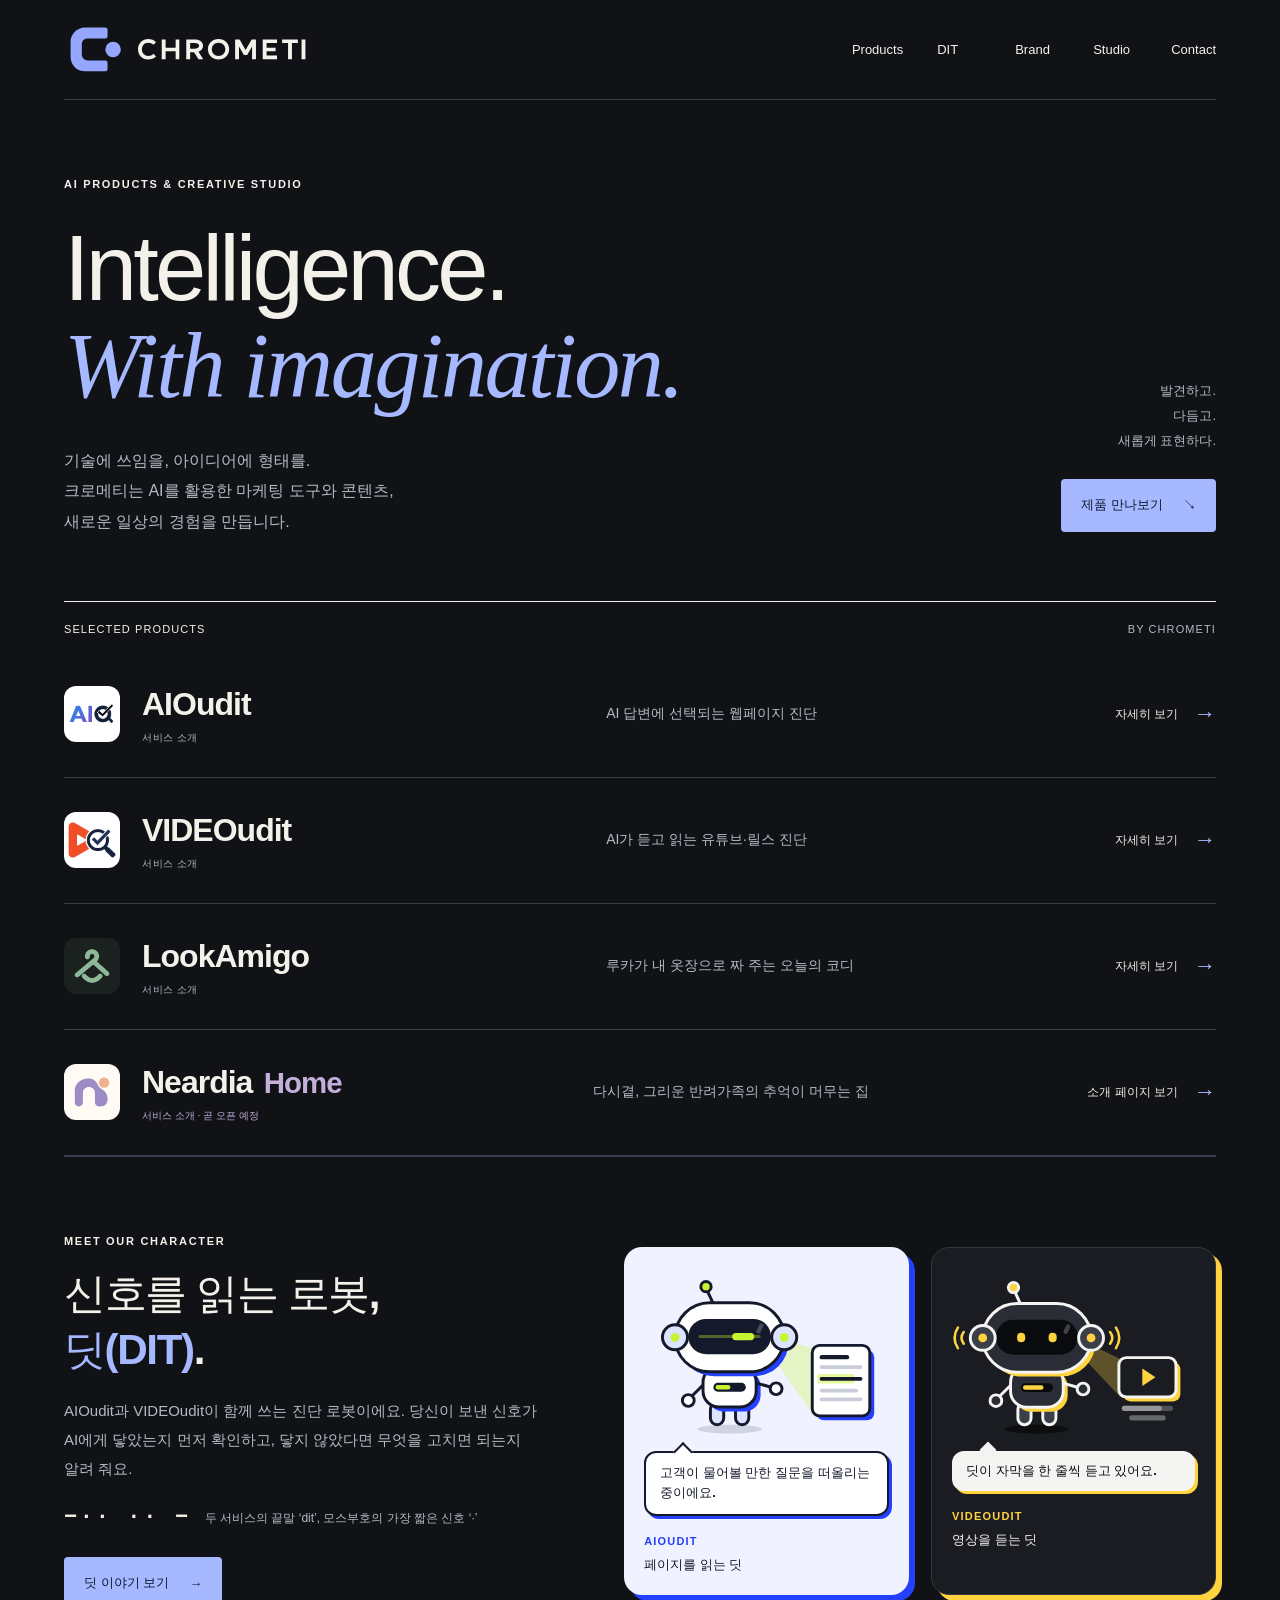
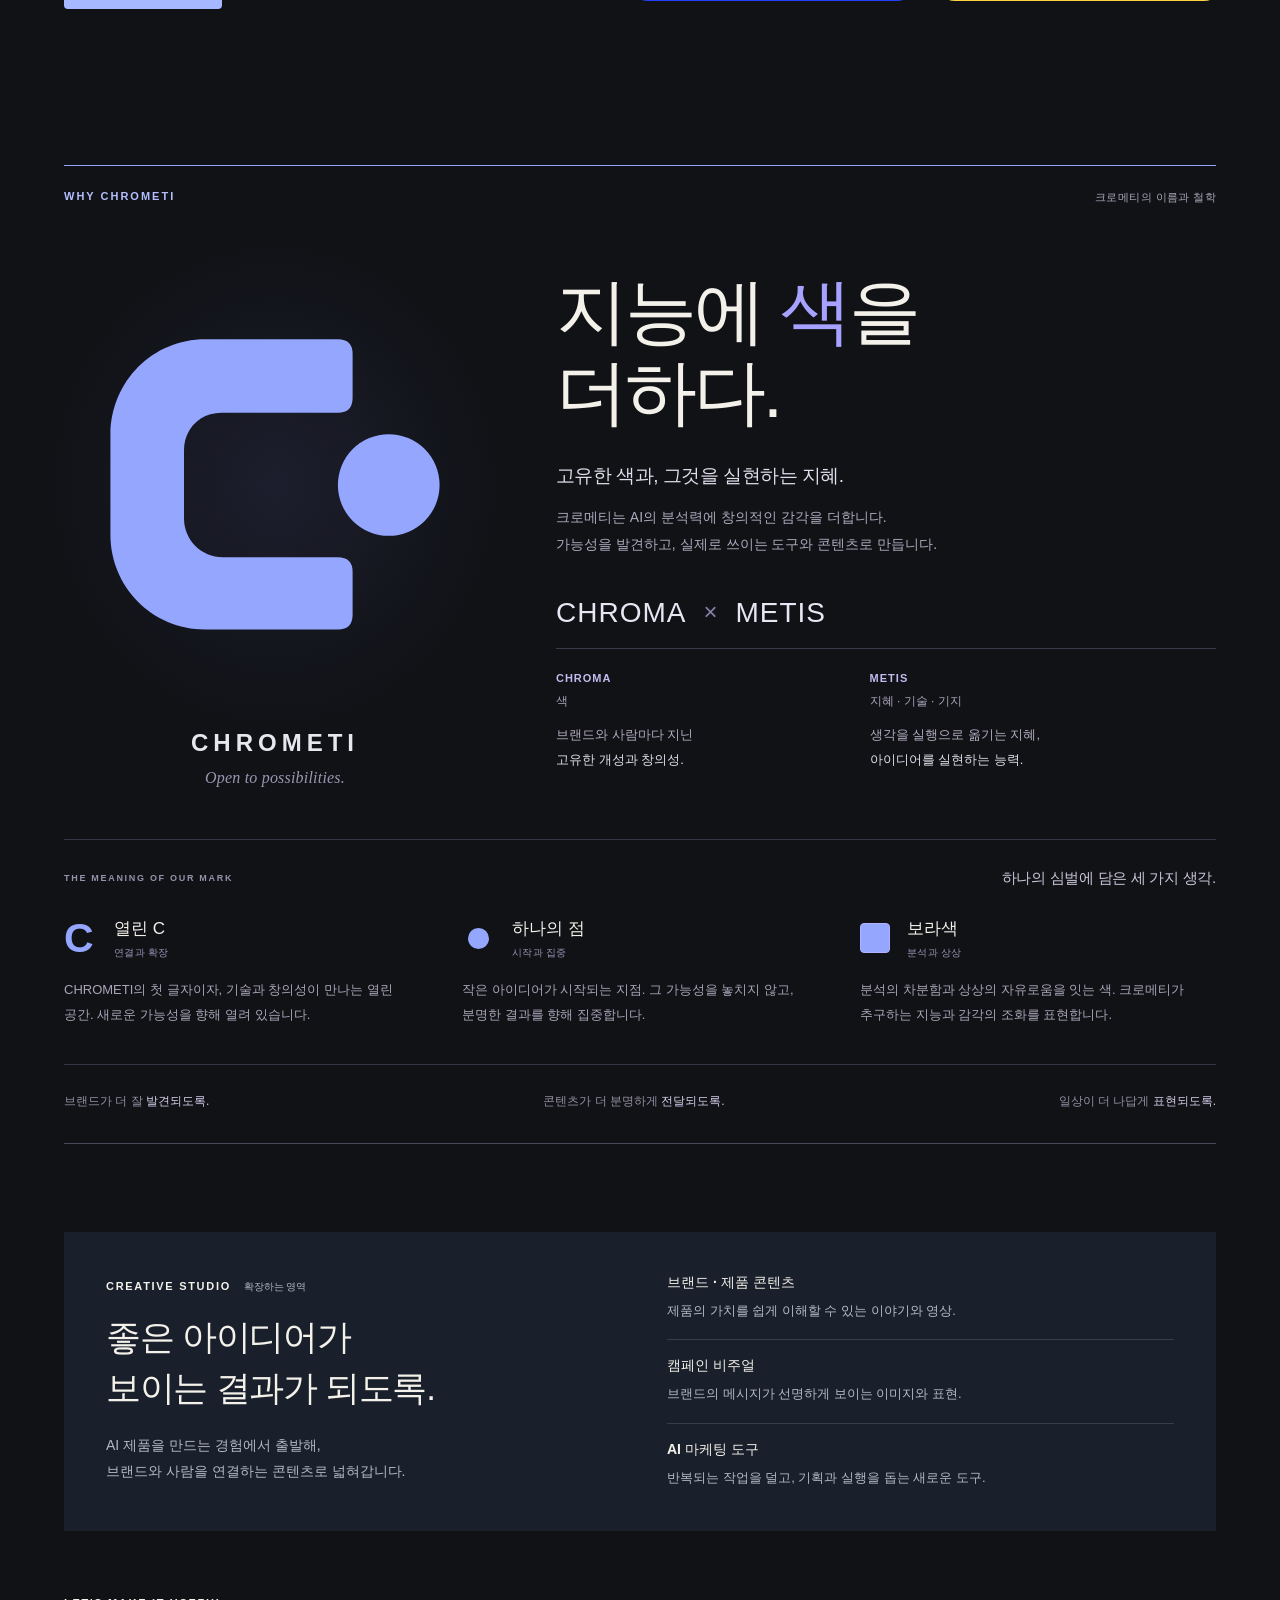
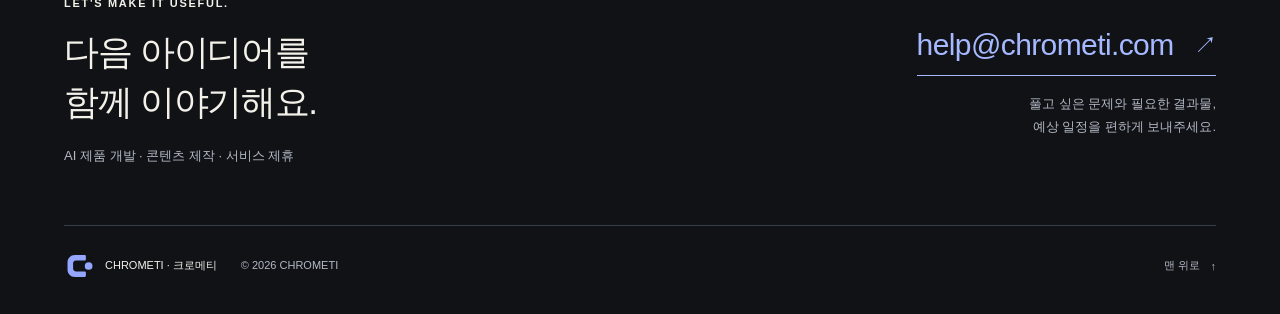
==== commit df7f9a07: "LookAmigo intro: rebuild with the November app screens and Luca Replace the old LookAmigo service pa" ====
--- a/index.html
+++ b/index.html
@@ -60,9 +60,9 @@
           <span class="product-entry-action">자세히 보기 <span aria-hidden="true">→</span></span>
         </a>
         <a class="product-entry" href="./services/lookamigo.html" aria-label="LookAmigo 서비스 소개 보기">
-          <img src="./assets/lookamigo.png" alt="" width="56" height="56" class="product-entry-icon">
+          <img src="./assets/lookamigo.png?v=2611" alt="" width="56" height="56" class="product-entry-icon">
           <div class="product-entry-name"><h3>LookAmigo</h3><span>서비스 소개</span></div>
-          <p>내 옷으로 발견하는 새로운 스타일</p>
+          <p>루카가 내 옷장으로 짜 주는 오늘의 코디</p>
           <span class="product-entry-action">자세히 보기 <span aria-hidden="true">→</span></span>
         </a>
         <a class="product-entry product-entry-neardia" href="./services/neardia.html" aria-label="Neardia Home 소개 페이지 보기 · 곧 오픈 예정">
--- a/dit.css
+++ b/dit.css
@@ -12,7 +12,7 @@
 .service-videoudit .evidence-toolbar{background:#2a2219}
 .service-dit{--product-accent:#c6f432;--product-soft:#dce3ff}
 
-/* Price line under a hero ("830원", "커피 한 잔") */
+/* Price line under a hero ("로또 한 장보다", "커피 한 잔") */
 .price-hook{display:flex;gap:12px;align-items:flex-start;margin-top:22px;max-width:460px;padding:12px 14px;border:1px solid var(--line);border-radius:8px;font-size:13px;line-height:1.7;color:#dce1eb;word-break:keep-all}
 .price-hook b{flex:none;font-size:10px;letter-spacing:1px;color:var(--product-accent);padding-top:3px}
 
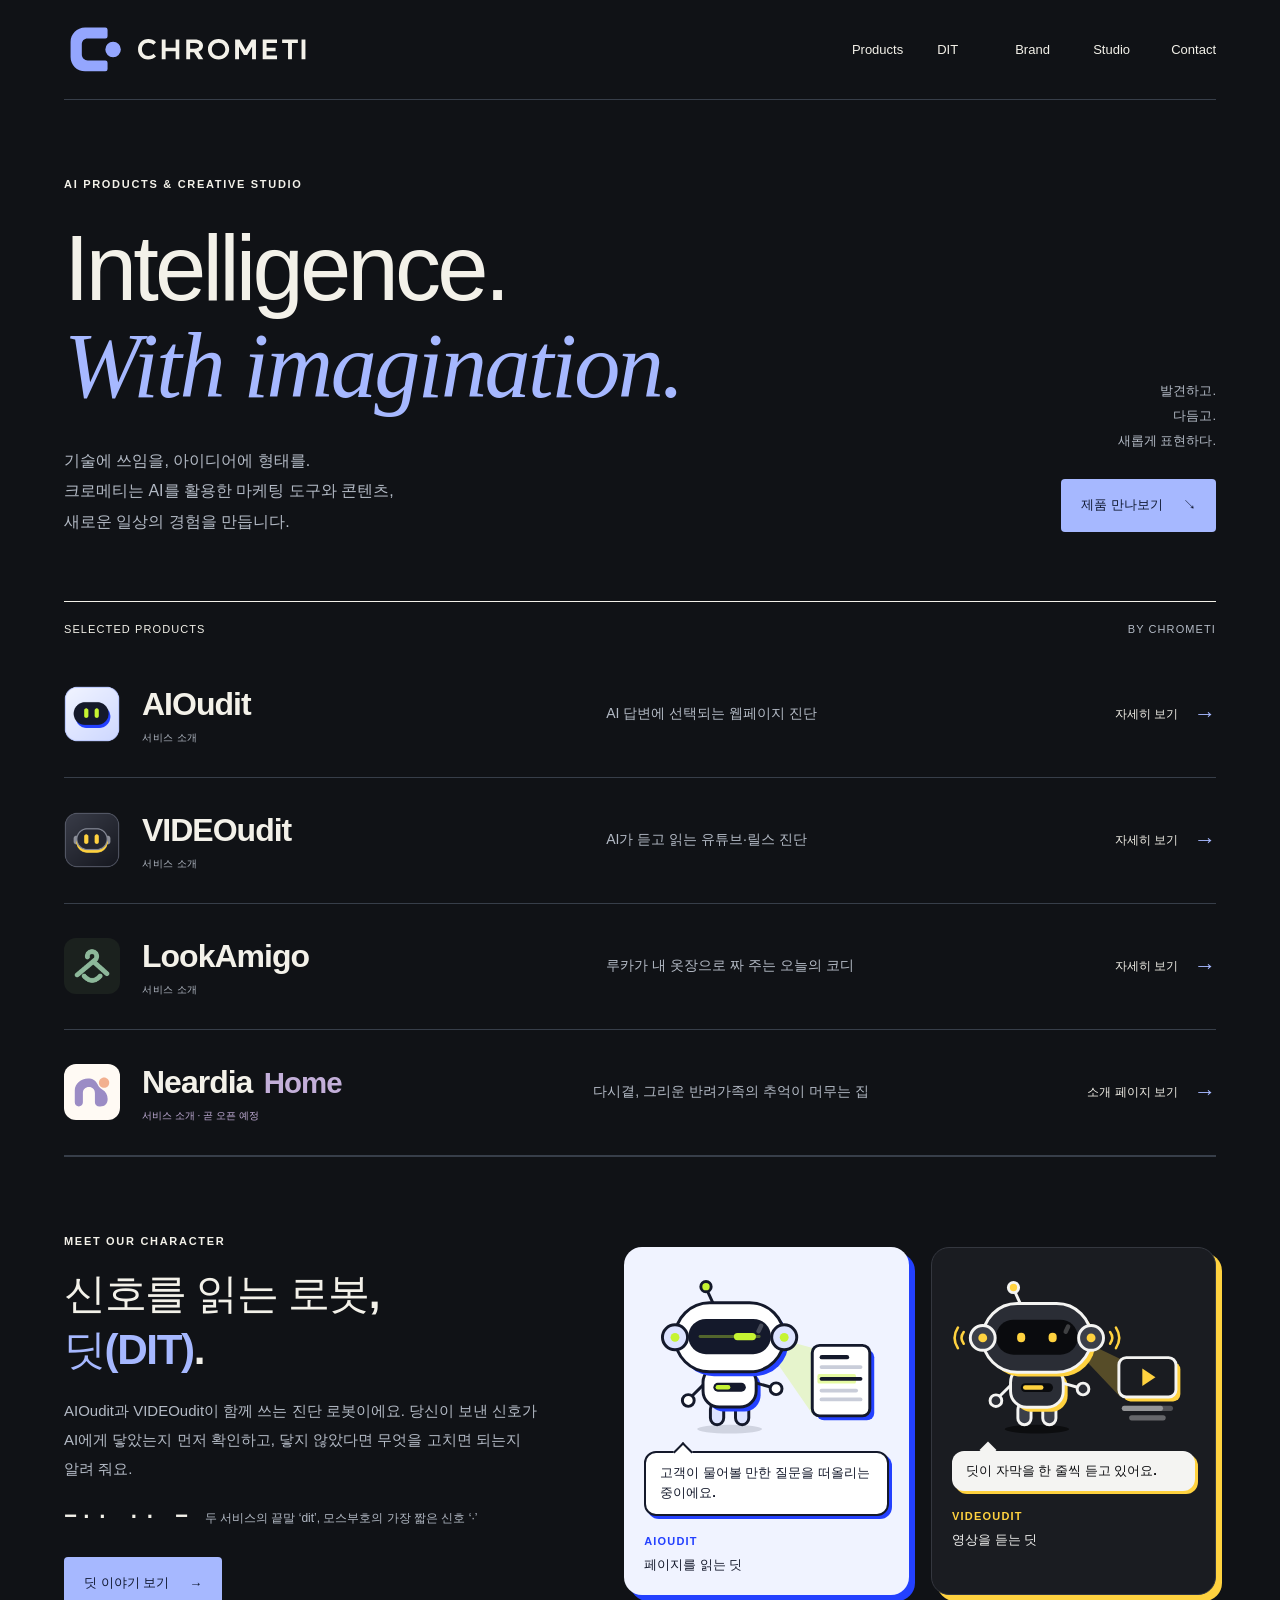
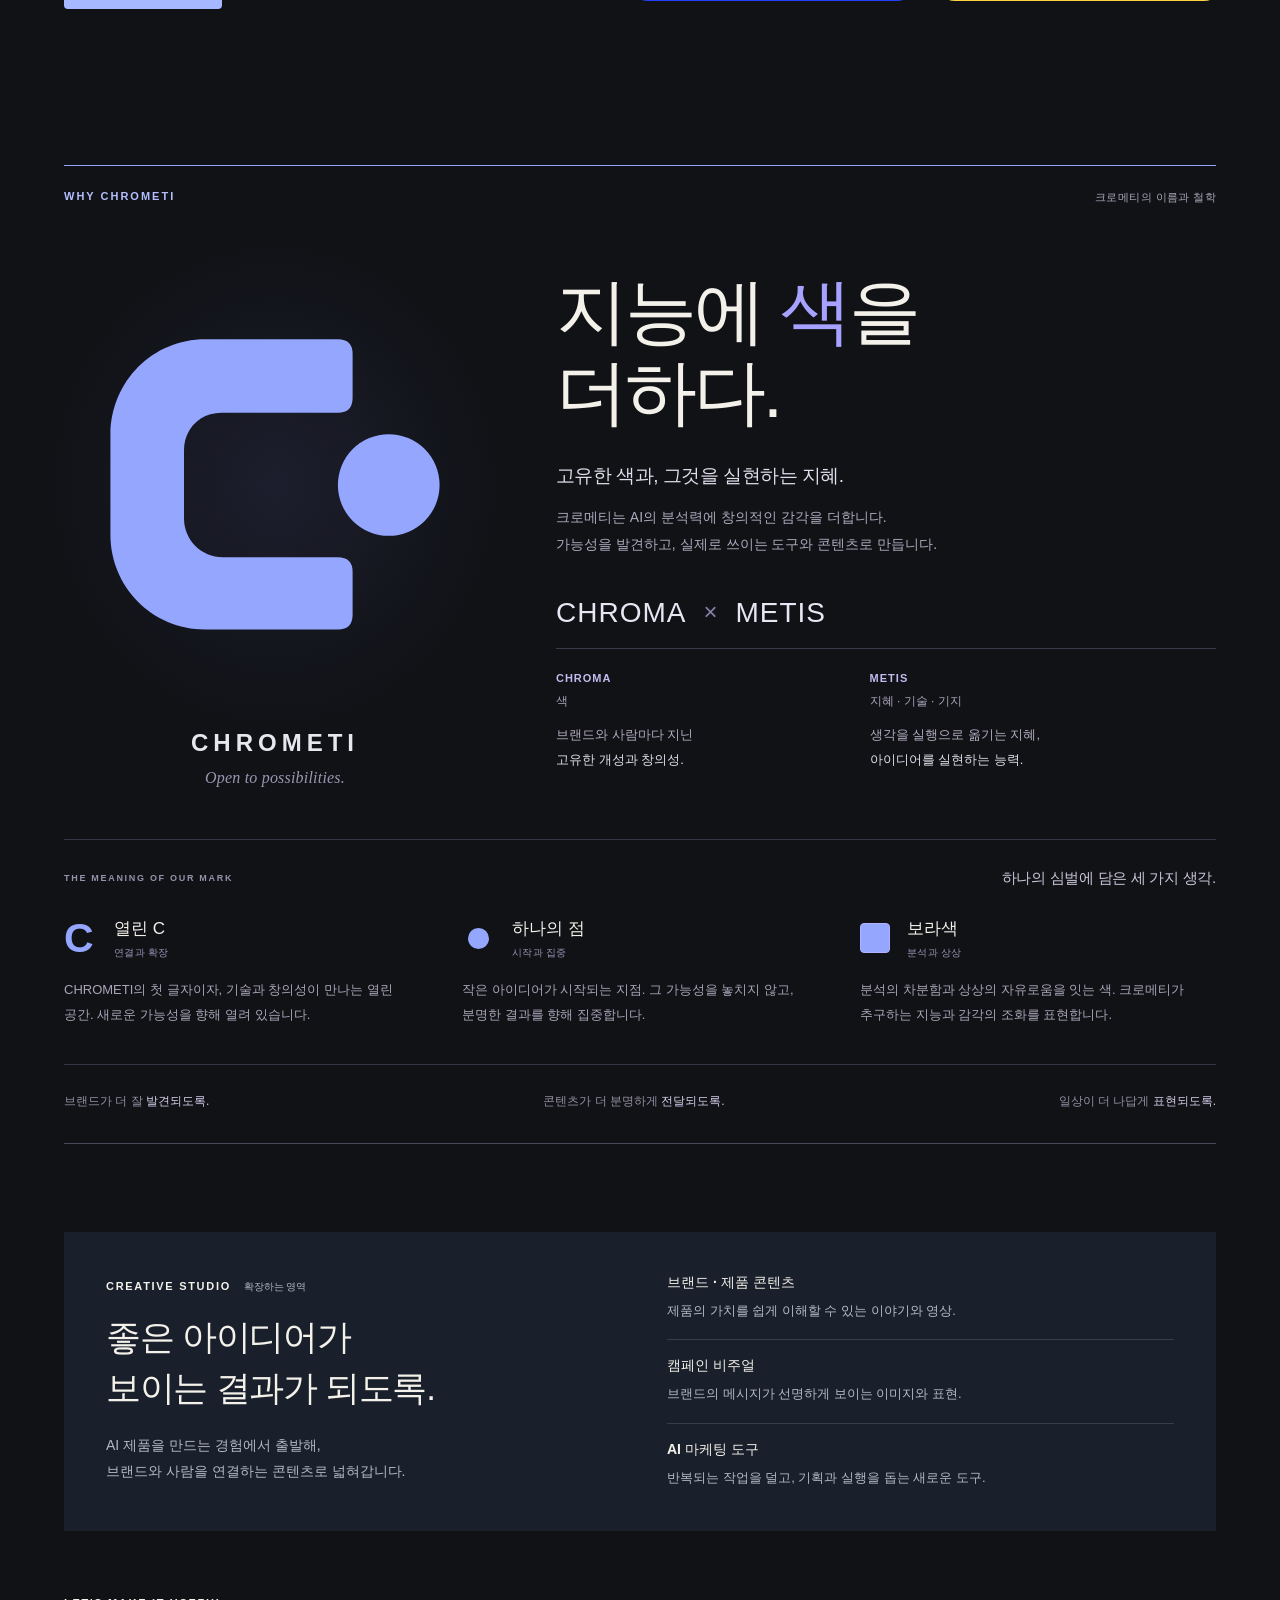
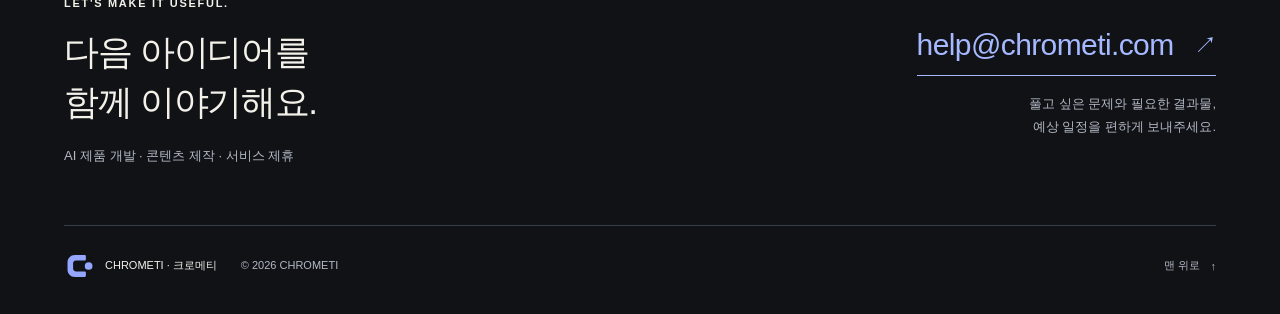
==== commit b874b97d: "Use the current Dit icons for AIOudit and VIDEOudit" ====
--- a/index.html
+++ b/index.html
@@ -48,13 +48,13 @@
       <section class="products" id="products" aria-labelledby="products-heading" tabindex="-1">
         <div class="section-label"><h2 id="products-heading">Selected products</h2><span>By Chrometi</span></div>
         <a class="product-entry" href="./services/aioaudit.html" aria-label="AIOudit 서비스 소개 보기">
-          <img src="./assets/aioaudit.png" alt="" width="56" height="56" class="product-entry-icon">
+          <img src="./assets/aioaudit.png?v=20261108-dit" alt="" width="56" height="56" class="product-entry-icon">
           <div class="product-entry-name"><h3>AIOudit</h3><span>서비스 소개</span></div>
           <p>AI 답변에 선택되는 웹페이지 진단</p>
           <span class="product-entry-action">자세히 보기 <span aria-hidden="true">→</span></span>
         </a>
         <a class="product-entry" href="./services/videoudit.html" aria-label="VIDEOudit 서비스 소개 보기">
-          <img src="./assets/videoudit.png?v=2611" alt="" width="56" height="56" class="product-entry-icon">
+          <img src="./assets/videoudit.png?v=20261108-dit" alt="" width="56" height="56" class="product-entry-icon">
           <div class="product-entry-name"><h3>VIDEOudit</h3><span>서비스 소개</span></div>
           <p>AI가 듣고 읽는 유튜브·릴스 진단</p>
           <span class="product-entry-action">자세히 보기 <span aria-hidden="true">→</span></span>
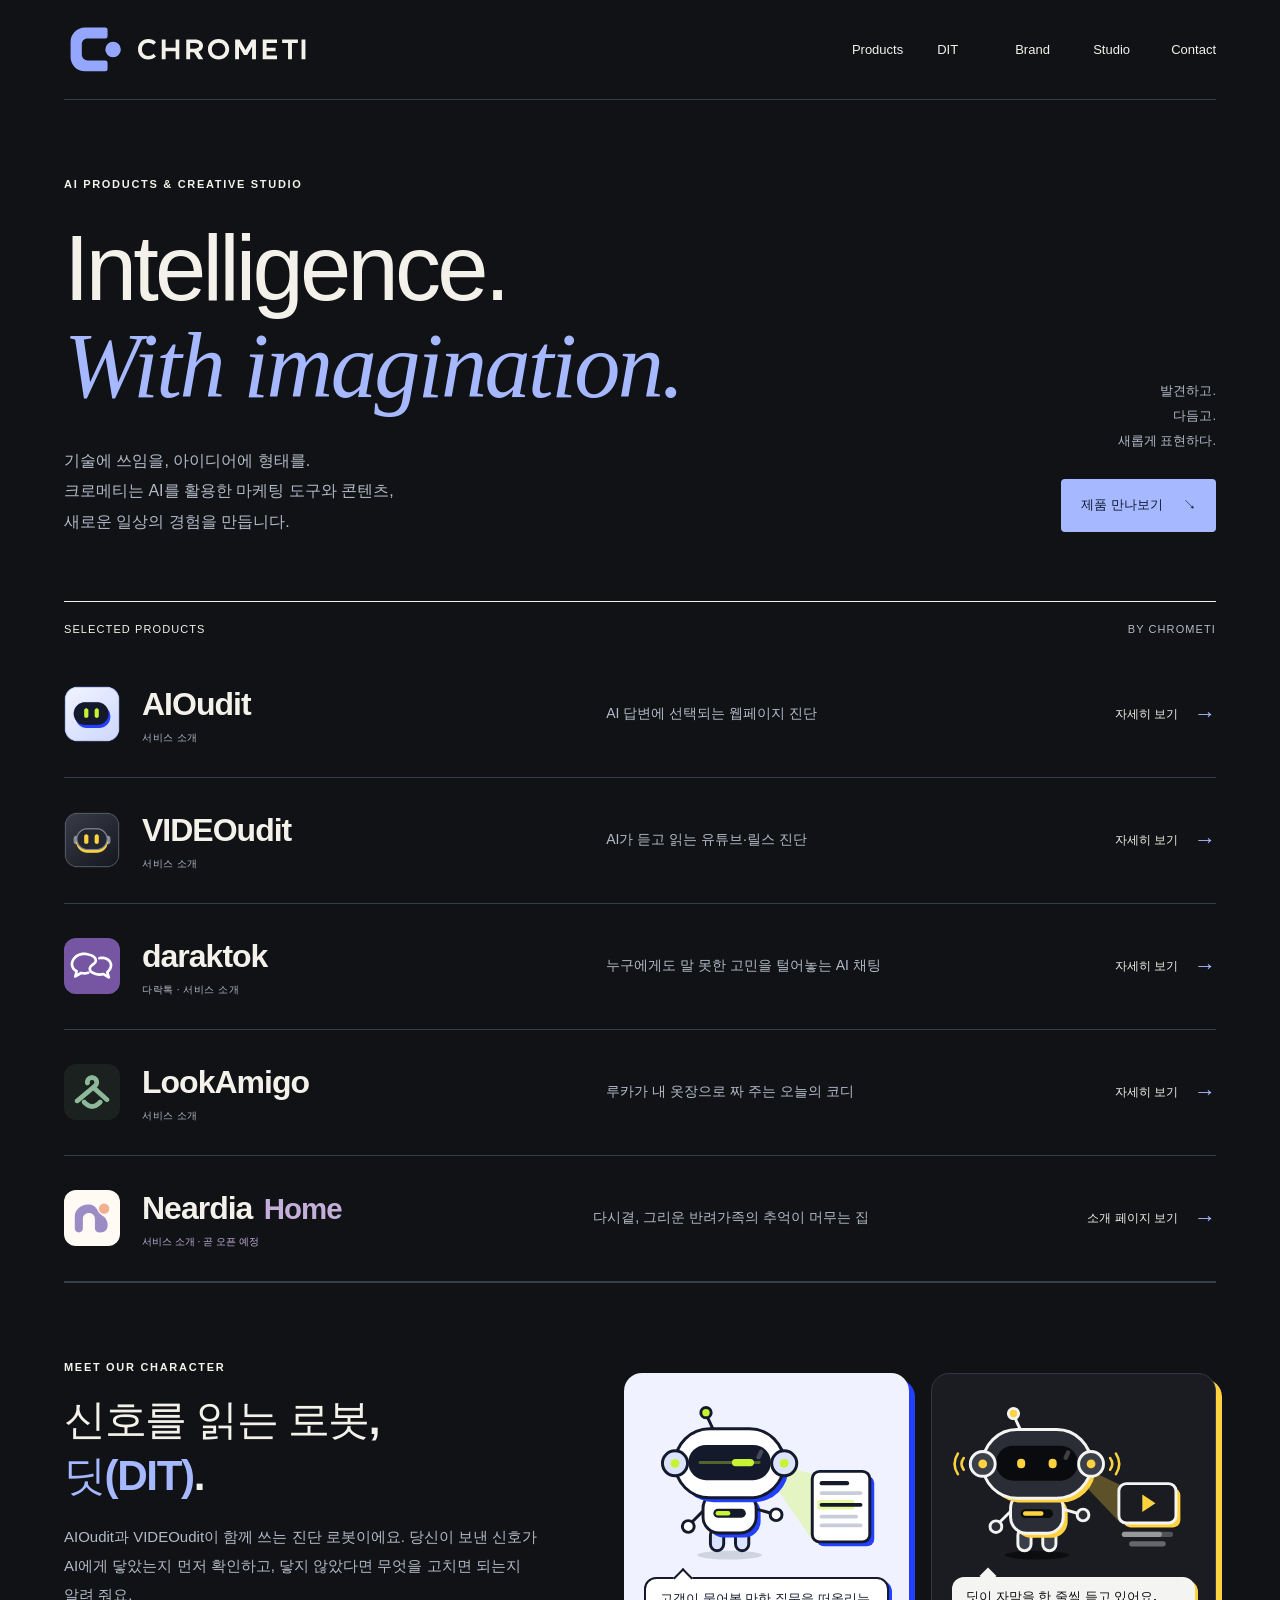
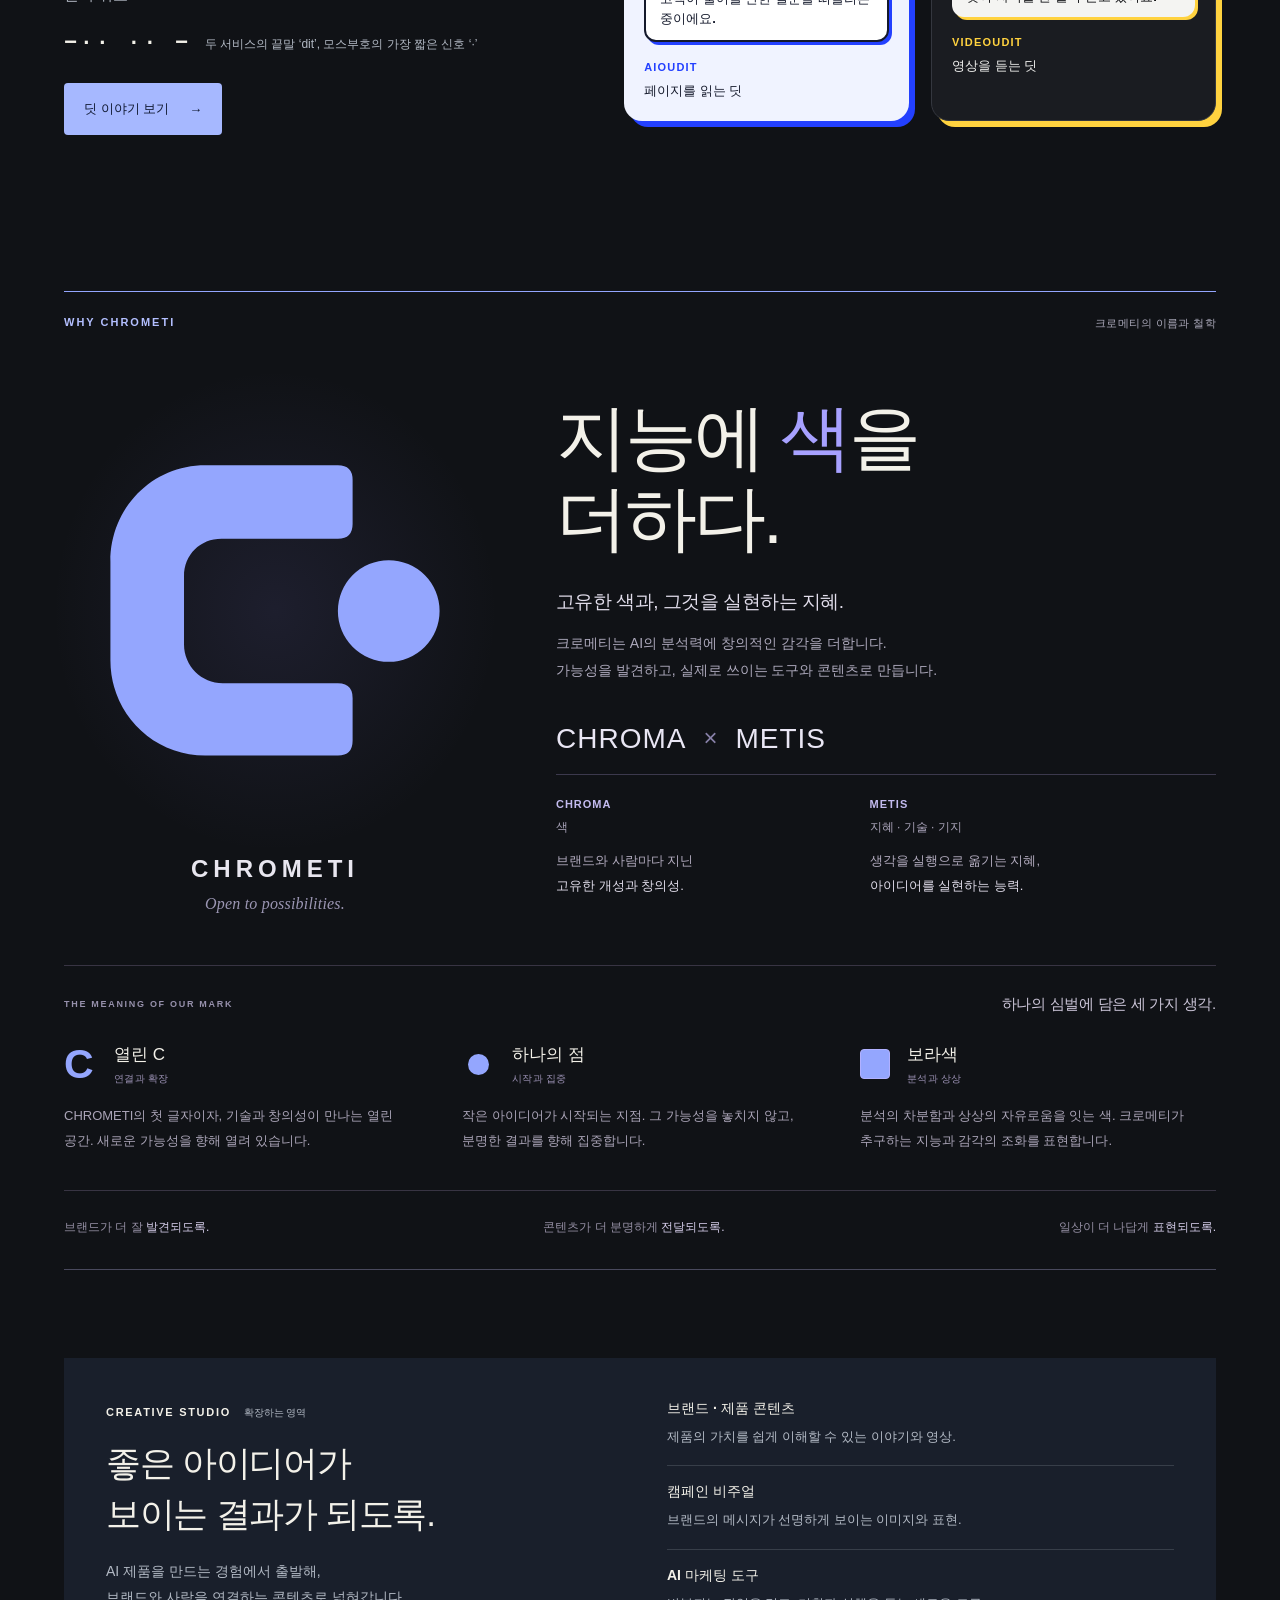
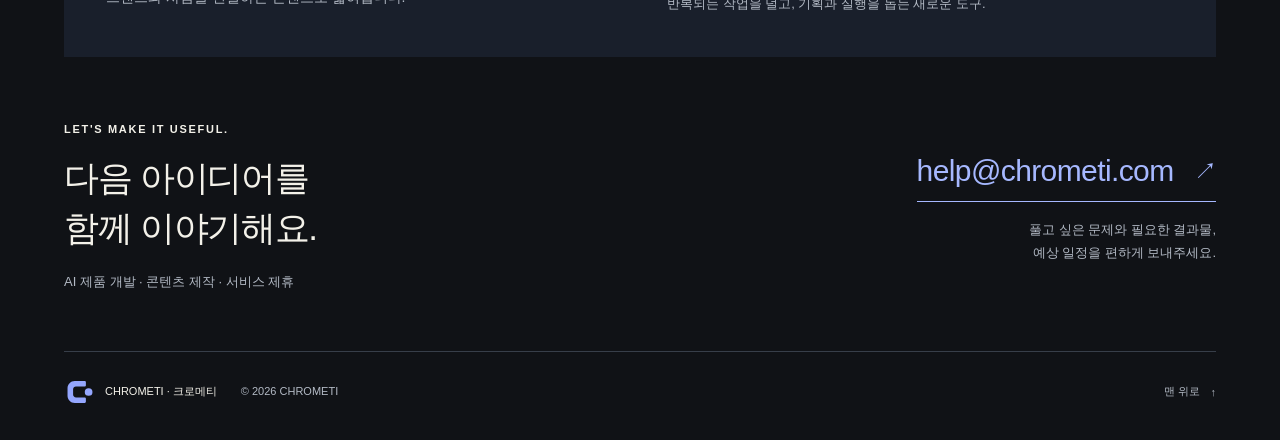
==== commit 3a4cda04: "Add daraktok introduction centered on a private place to share worries Present original companion an" ====
--- a/index.html
+++ b/index.html
@@ -4,7 +4,7 @@
   <meta charset="utf-8">
   <meta name="viewport" content="width=device-width, initial-scale=1">
   <meta name="theme-color" content="#101216">
-  <meta name="description" content="크로메티는 AI를 활용한 마케팅 도구와 콘텐츠, 새로운 일상의 경험을 만듭니다. AIOudit, VIDEOudit과 두 서비스의 진단 로봇 딧(DIT), LookAmigo와 오픈 준비 중인 Neardia Home을 만나보세요.">
+  <meta name="description" content="크로메티는 AI를 활용한 마케팅 도구와 콘텐츠, 새로운 일상의 경험을 만듭니다. AIOudit, VIDEOudit과 두 서비스의 진단 로봇 딧(DIT), 다락톡, LookAmigo와 오픈 준비 중인 Neardia Home을 만나보세요.">
   <meta property="og:type" content="website">
   <meta property="og:locale" content="ko_KR">
   <meta property="og:site_name" content="CHROMETI · 크로메티">
@@ -57,6 +57,12 @@
           <img src="./assets/videoudit.png?v=20261108-dit" alt="" width="56" height="56" class="product-entry-icon">
           <div class="product-entry-name"><h3>VIDEOudit</h3><span>서비스 소개</span></div>
           <p>AI가 듣고 읽는 유튜브·릴스 진단</p>
+          <span class="product-entry-action">자세히 보기 <span aria-hidden="true">→</span></span>
+        </a>
+        <a class="product-entry" href="./services/daraktok.html" aria-label="daraktok 다락톡 서비스 소개 보기">
+          <img src="./assets/daraktok/favicon.svg" alt="" width="56" height="56" class="product-entry-icon">
+          <div class="product-entry-name"><h3>daraktok</h3><span>다락톡 · 서비스 소개</span></div>
+          <p>누구에게도 말 못한 고민을 털어놓는 AI 채팅</p>
           <span class="product-entry-action">자세히 보기 <span aria-hidden="true">→</span></span>
         </a>
         <a class="product-entry" href="./services/lookamigo.html" aria-label="LookAmigo 서비스 소개 보기">
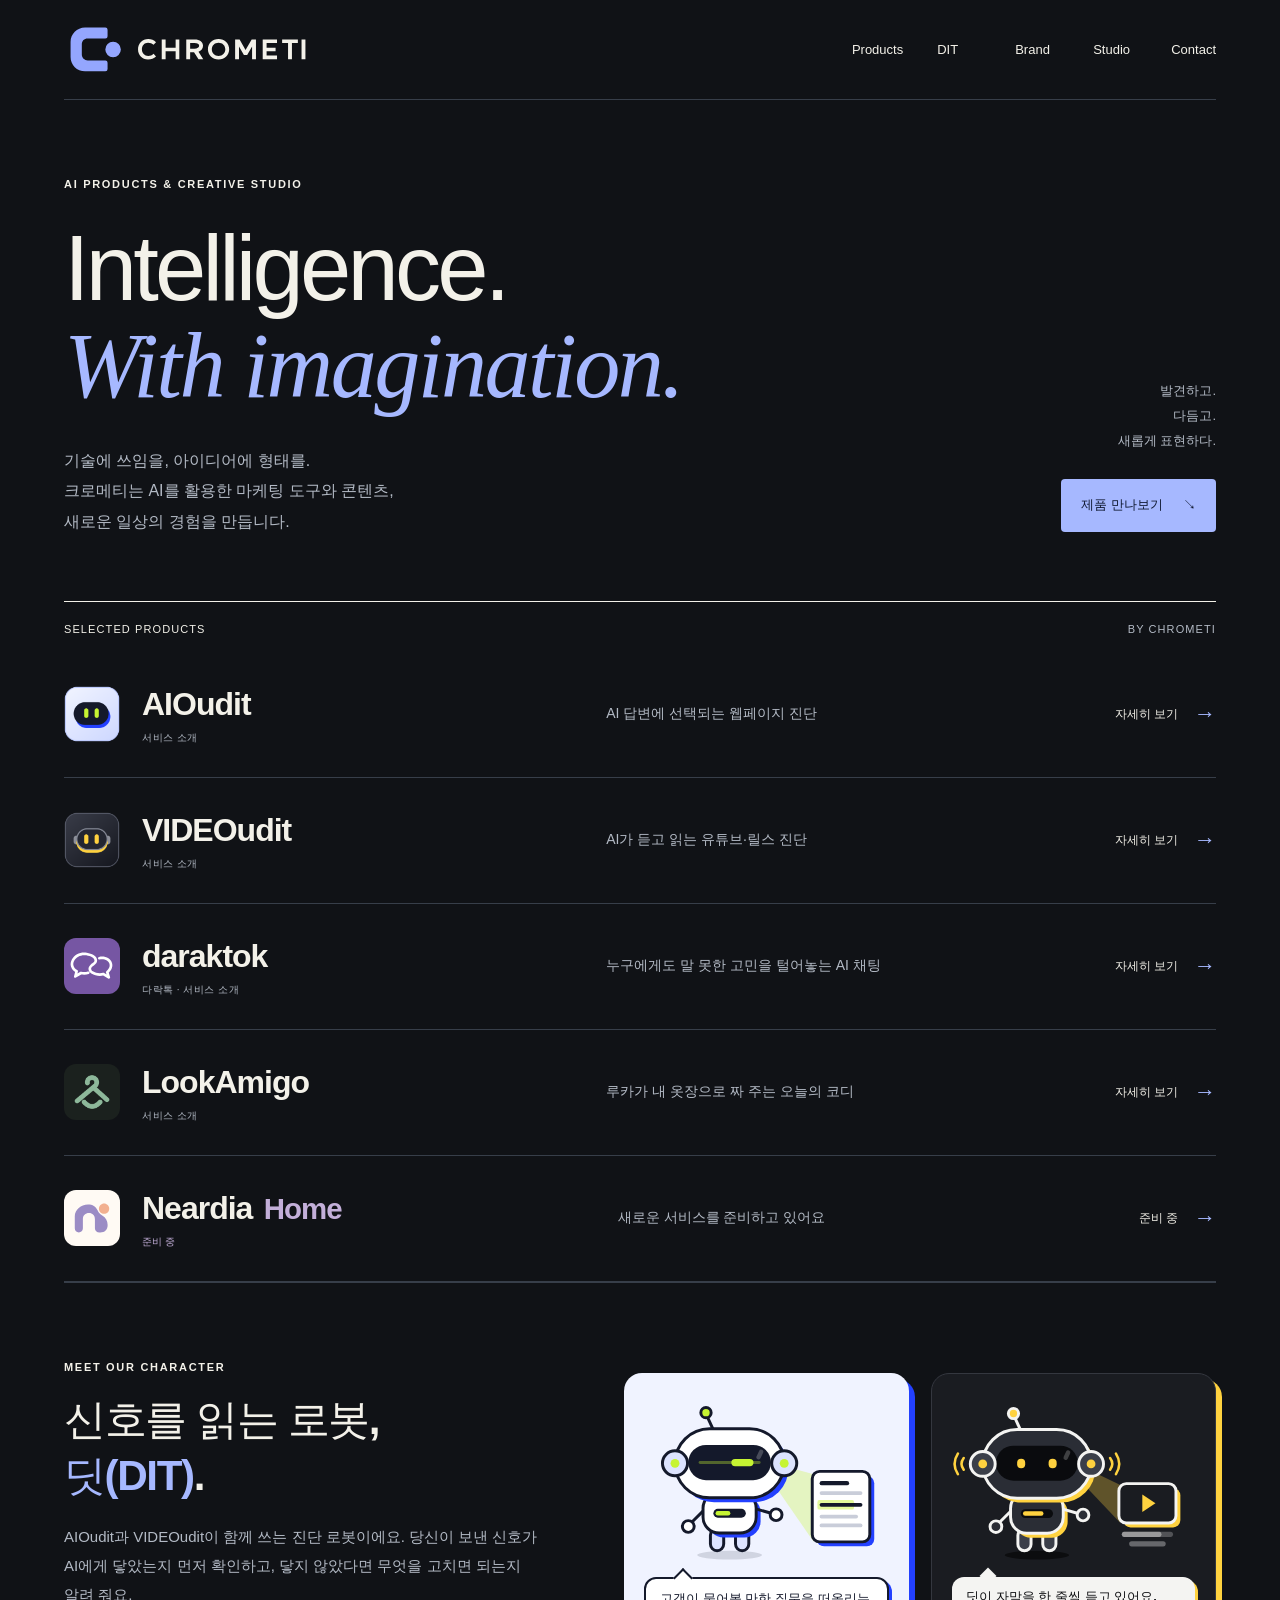
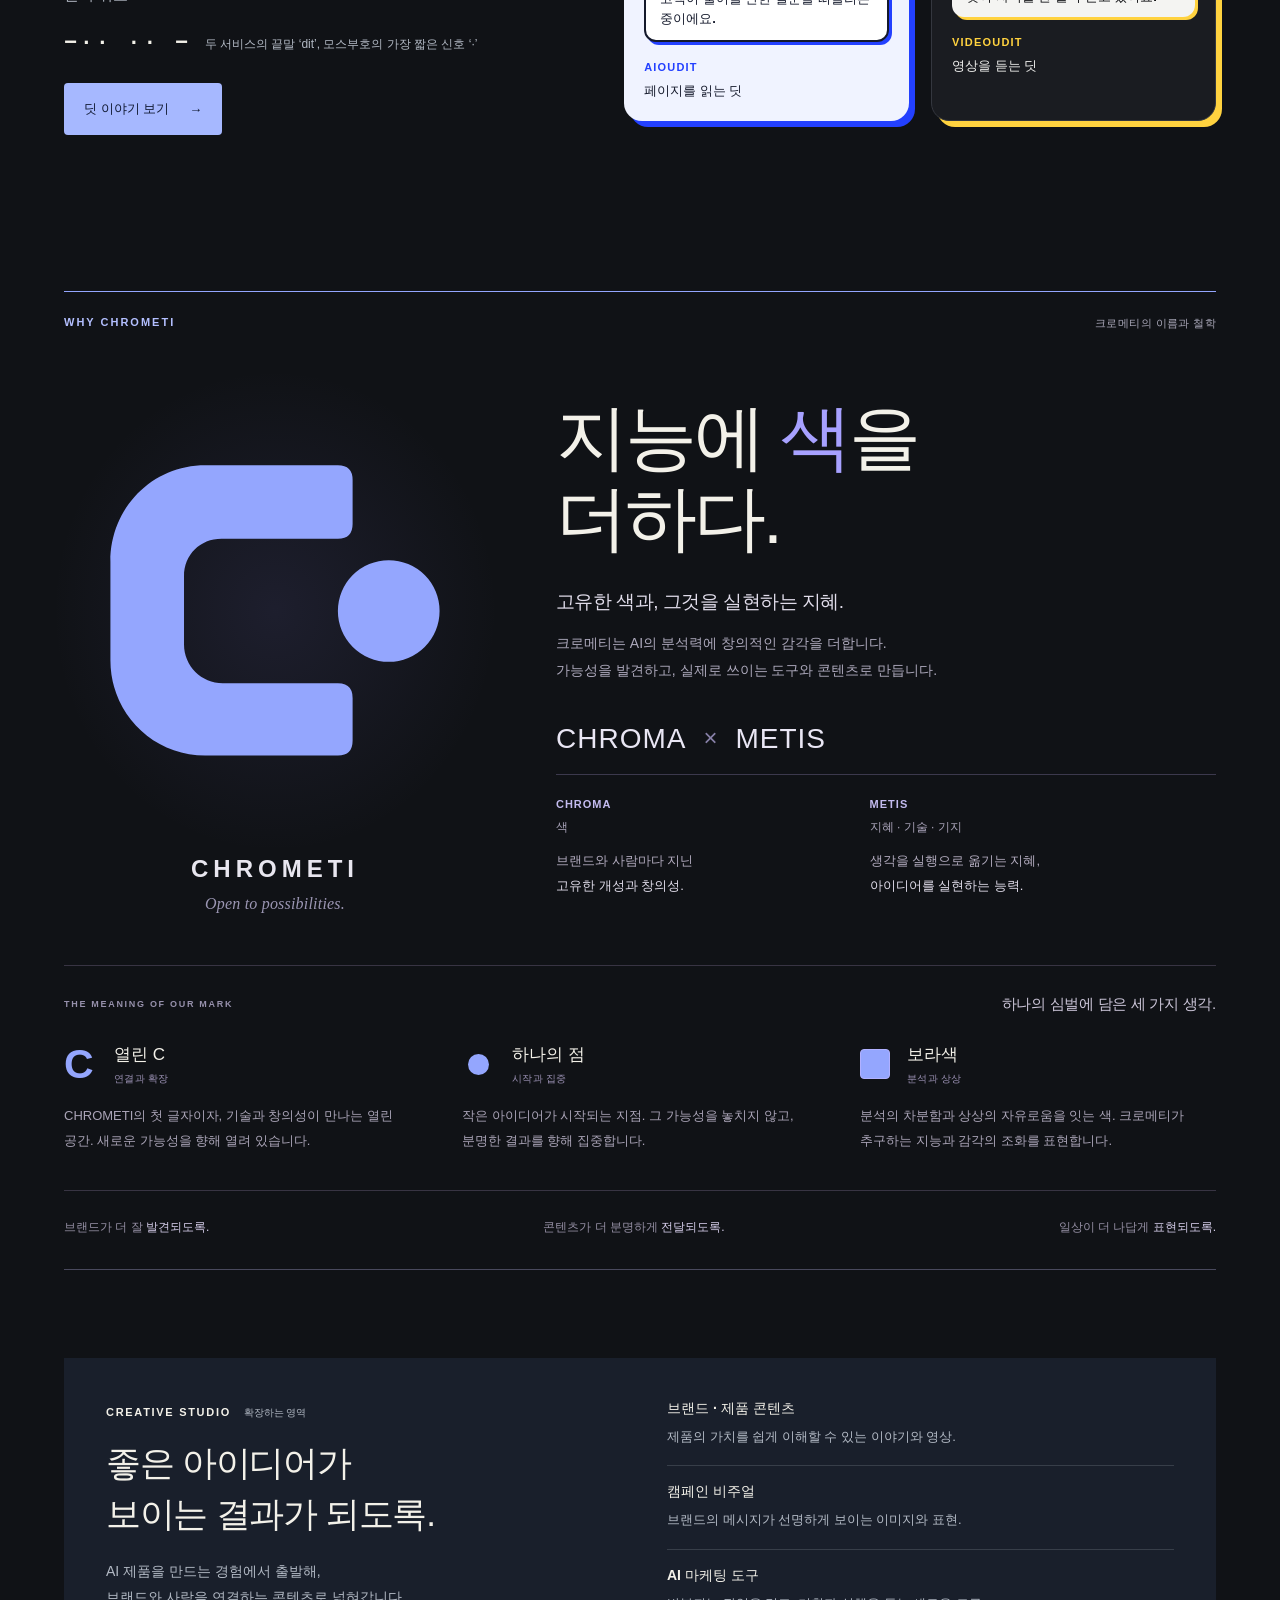
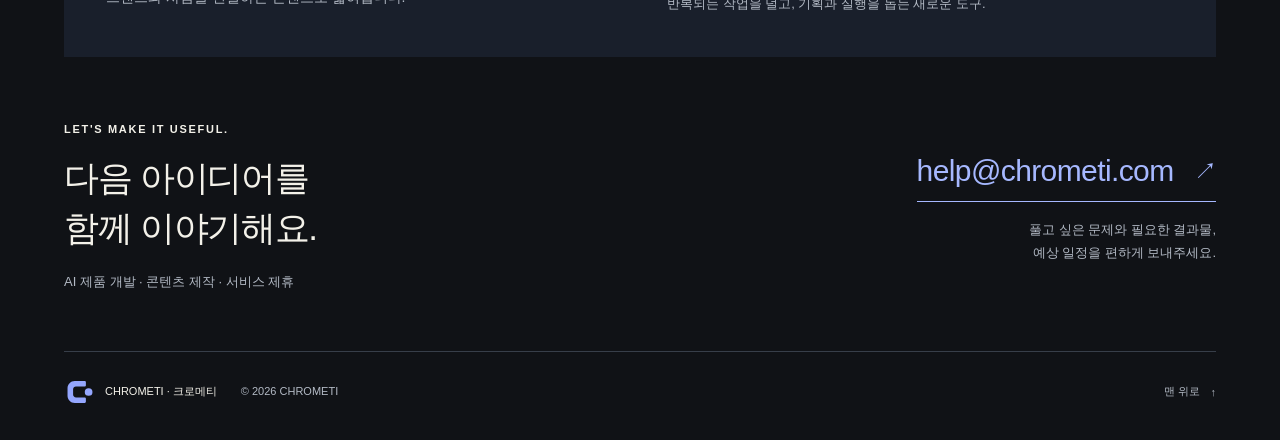
==== commit 562b177c: "Neardia 소개 페이지를 준비 중 안내로 교체하고 관련 이미지·영상 내림 정보 유출 방지: services/neardia.html은 noindex 준비 중 안내만 보여 주고, " ====
--- a/index.html
+++ b/index.html
@@ -71,11 +71,11 @@
           <p>루카가 내 옷장으로 짜 주는 오늘의 코디</p>
           <span class="product-entry-action">자세히 보기 <span aria-hidden="true">→</span></span>
         </a>
-        <a class="product-entry product-entry-neardia" href="./services/neardia.html" aria-label="Neardia Home 소개 페이지 보기 · 곧 오픈 예정">
+        <a class="product-entry product-entry-neardia" href="./services/neardia.html" aria-label="Neardia · 준비 중">
           <img src="./assets/neardia/brand/vector/neardia-symbol.svg" alt="" width="56" height="56" class="product-entry-icon product-entry-neardia-icon">
-          <div class="product-entry-name"><h3>Neardia <span>Home</span></h3><span class="product-coming-soon">서비스 소개 · 곧 오픈 예정</span></div>
-          <p>다시곁, 그리운 반려가족의 추억이 머무는 집</p>
-          <span class="product-entry-action">소개 페이지 보기 <span aria-hidden="true">→</span></span>
+          <div class="product-entry-name"><h3>Neardia <span>Home</span></h3><span class="product-coming-soon">준비 중</span></div>
+          <p>새로운 서비스를 준비하고 있어요</p>
+          <span class="product-entry-action">준비 중 <span aria-hidden="true">→</span></span>
         </a>
       </section>
 
